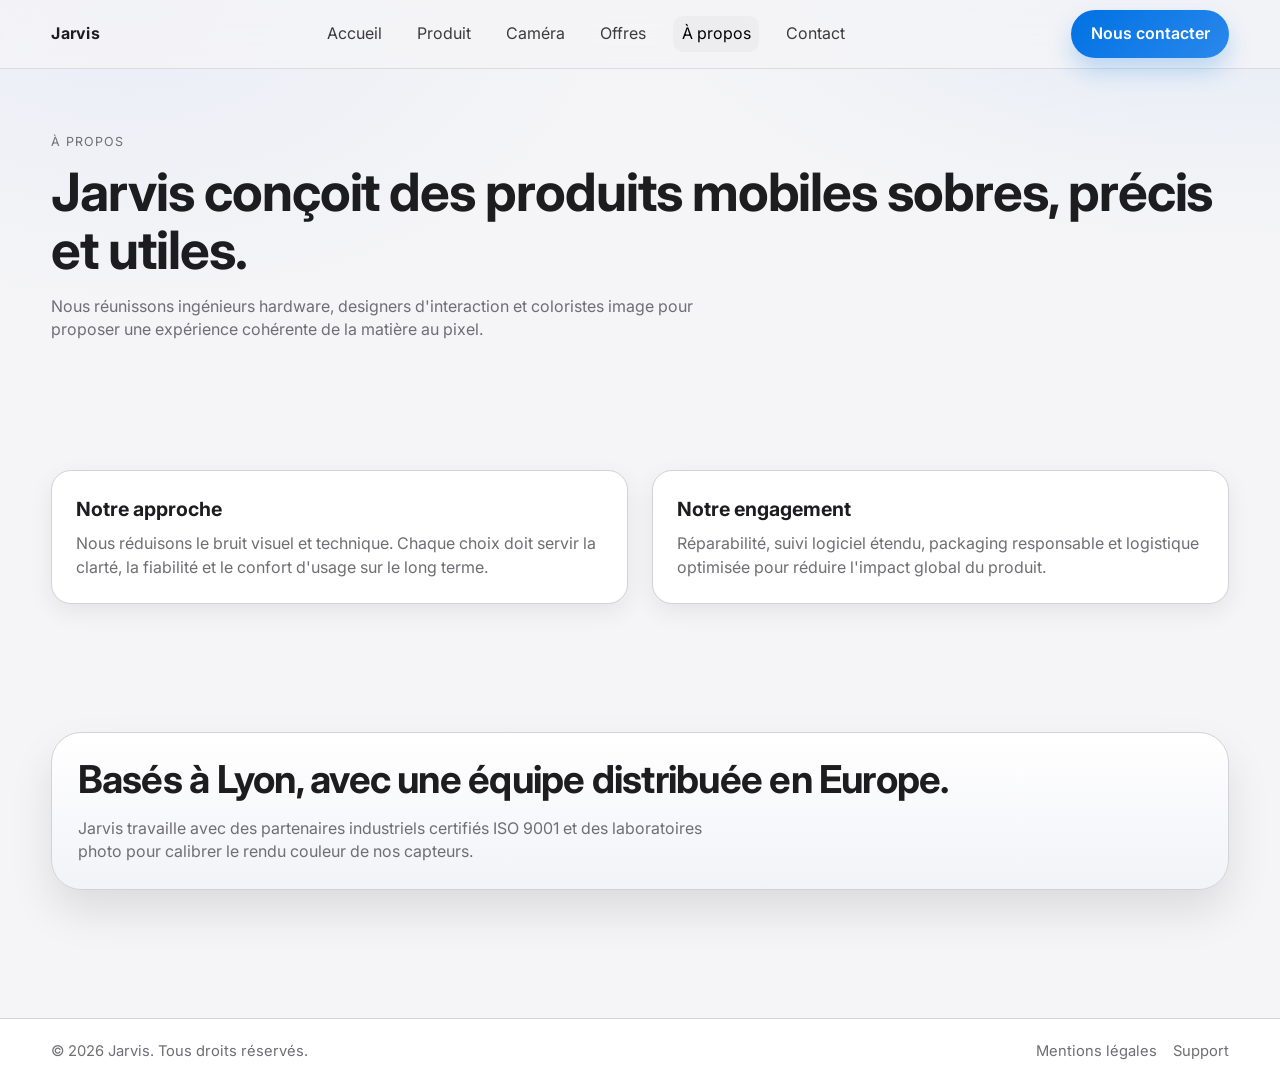
==== a-propos.html @ 7d9153ab "feat: rebuild site into full French multi-page Jarvis experience" ====
<!doctype html>
<html lang="fr">
<head>
  <meta charset="UTF-8" /><meta name="viewport" content="width=device-width, initial-scale=1.0" />
  <title>À propos — Jarvis</title>
  <meta name="description" content="L'histoire de Jarvis, studio français de design produit et logiciel mobile premium." />
  <link rel="preconnect" href="https://fonts.googleapis.com" /><link rel="preconnect" href="https://fonts.gstatic.com" crossorigin />
  <link href="https://fonts.googleapis.com/css2?family=Inter:wght@400;500;600;700;800&display=swap" rel="stylesheet" />
  <link rel="stylesheet" href="assets/css/main.css" /><script defer src="assets/js/main.js"></script>
</head>
<body data-page="a-propos">
<header class="site-header"><div class="header-inner"><a class="brand" href="index.html">Jarvis</a><nav class="nav-links" aria-label="Navigation principale"><a href="index.html">Accueil</a><a href="produit.html">Produit</a><a href="camera.html">Caméra</a><a href="offres.html">Offres</a><a href="a-propos.html">À propos</a><a href="contact.html">Contact</a></nav><a class="btn btn-primary" href="contact.html">Nous contacter</a></div></header>
<main class="container">
  <section class="section reveal">
    <p class="section-kicker">À propos</p>
    <h1 class="section-title">Jarvis conçoit des produits mobiles sobres, précis et utiles.</h1>
    <p class="section-copy">Nous réunissons ingénieurs hardware, designers d'interaction et coloristes image pour proposer une expérience cohérente de la matière au pixel.</p>
  </section>
  <section class="section grid-2">
    <article class="card reveal"><h3>Notre approche</h3><p>Nous réduisons le bruit visuel et technique. Chaque choix doit servir la clarté, la fiabilité et le confort d'usage sur le long terme.</p></article>
    <article class="card reveal"><h3>Notre engagement</h3><p>Réparabilité, suivi logiciel étendu, packaging responsable et logistique optimisée pour réduire l'impact global du produit.</p></article>
  </section>
  <section class="section reveal">
    <div class="camera-panel">
      <h2 class="section-title" style="font-size:clamp(1.6rem,3vw,2.5rem)">Basés à Lyon, avec une équipe distribuée en Europe.</h2>
      <p class="section-copy">Jarvis travaille avec des partenaires industriels certifiés ISO 9001 et des laboratoires photo pour calibrer le rendu couleur de nos capteurs.</p>
    </div>
  </section>
</main>
<footer class="site-footer"><div class="footer-inner"><span>© 2026 Jarvis. Tous droits réservés.</span><div class="footer-links"><a href="mentions-legales.html">Mentions légales</a><a href="contact.html">Support</a></div></div></footer>
</body></html>
---- assets/css/main.css ----
:root {
  --bg: #f5f5f7;
  --surface: #ffffff;
  --surface-soft: #fbfbfd;
  --text: #1d1d1f;
  --muted: #6e6e73;
  --line: #d2d2d7;
  --accent: #0071e3;
  --accent-strong: #005bb5;
  --ok: #00a85a;

  --font: "Inter", "SF Pro Text", "SF Pro Display", -apple-system, BlinkMacSystemFont, "Segoe UI", sans-serif;
  --radius-sm: 12px;
  --radius-md: 20px;
  --radius-lg: 30px;
  --shadow-sm: 0 8px 25px rgba(0, 0, 0, 0.07);
  --shadow-md: 0 22px 44px rgba(0, 0, 0, 0.1);
  --container: min(1200px, 92vw);
  --space-1: 0.5rem;
  --space-2: 0.75rem;
  --space-3: 1rem;
  --space-4: 1.5rem;
  --space-5: 2rem;
  --space-6: clamp(2.5rem, 5vw, 4.5rem);
}

* { box-sizing: border-box; }
html { scroll-behavior: smooth; }
body {
  margin: 0;
  font-family: var(--font);
  color: var(--text);
  background:
    radial-gradient(1000px 500px at 95% -5%, rgba(0, 113, 227, 0.08), transparent 60%),
    radial-gradient(800px 500px at 10% 0%, rgba(95, 142, 240, 0.08), transparent 62%),
    var(--bg);
  line-height: 1.45;
}
img { max-width: 100%; display: block; }
a { color: inherit; }

.container { width: var(--container); margin-inline: auto; }
.section { padding: var(--space-6) 0; }
.section-title {
  font-size: clamp(1.85rem, 4.2vw, 3.3rem);
  line-height: 1.1;
  letter-spacing: -0.02em;
  margin: 0 0 var(--space-3);
}
.section-kicker {
  text-transform: uppercase;
  letter-spacing: 0.08em;
  font-size: 0.78rem;
  color: var(--muted);
  margin: 0 0 var(--space-2);
}
.section-copy { color: var(--muted); max-width: 65ch; margin: 0; }

.site-header {
  position: sticky;
  top: 0;
  z-index: 50;
  backdrop-filter: blur(18px);
  background: rgba(245, 245, 247, 0.82);
  border-bottom: 1px solid rgba(210, 210, 215, 0.75);
}
.header-inner {
  width: var(--container);
  margin-inline: auto;
  height: 68px;
  display: flex;
  align-items: center;
  justify-content: space-between;
  gap: var(--space-4);
}
.brand {
  font-weight: 700;
  text-decoration: none;
  letter-spacing: 0.02em;
}
.nav-links {
  display: flex;
  gap: 1.1rem;
  align-items: center;
}
.nav-links a {
  text-decoration: none;
  color: #3b3b3d;
  padding: 0.4rem 0.55rem;
  border-radius: 10px;
  transition: color .2s ease, background .25s ease;
}
.nav-links a:hover,
.nav-links a[aria-current="page"] {
  color: #000;
  background: #ededf0;
}

.btn {
  border: none;
  text-decoration: none;
  border-radius: 999px;
  padding: 0.75rem 1.2rem;
  font-weight: 600;
  display: inline-flex;
  align-items: center;
  justify-content: center;
  gap: .35rem;
  cursor: pointer;
  transition: transform .22s ease, box-shadow .22s ease, background .22s ease;
}
.btn:focus-visible, a:focus-visible, input:focus-visible, select:focus-visible, textarea:focus-visible {
  outline: 2px solid var(--accent);
  outline-offset: 2px;
}
.btn-primary {
  color: #fff;
  background: linear-gradient(135deg, var(--accent), #2a88ec);
  box-shadow: 0 12px 24px rgba(0, 113, 227, 0.24);
}
.btn-primary:hover { transform: translateY(-1px); box-shadow: 0 16px 28px rgba(0, 113, 227, 0.29); }
.btn-secondary {
  background: #fff;
  color: var(--text);
  border: 1px solid var(--line);
}
.btn-secondary:hover { background: #f0f0f2; transform: translateY(-1px); }

.hero {
  padding: clamp(3rem, 7vw, 6rem) 0 clamp(1.5rem, 4vw, 3rem);
  display: grid;
  grid-template-columns: 1fr 1fr;
  gap: var(--space-5);
  align-items: center;
}
.hero h1 {
  font-size: clamp(2.3rem, 5vw, 4.8rem);
  line-height: 1.03;
  margin: 0 0 var(--space-3);
  letter-spacing: -0.03em;
}
.hero p { color: var(--muted); font-size: clamp(1rem, 1.3vw, 1.2rem); margin: 0 0 var(--space-4); max-width: 50ch; }
.hero-actions { display: flex; flex-wrap: wrap; gap: var(--space-2); }

.scene {
  position: relative;
  min-height: 430px;
  display: grid;
  place-items: center;
  perspective: 1600px;
}
.layer-glow {
  position: absolute;
  border-radius: 999px;
  filter: blur(16px);
  opacity: 0.7;
  pointer-events: none;
}
.layer-glow.one {
  width: 320px;
  height: 230px;
  background: radial-gradient(circle at 30% 30%, rgba(0, 113, 227, 0.58), rgba(0, 113, 227, 0));
  top: 8%;
  left: 0;
}
.layer-glow.two {
  width: 280px;
  height: 280px;
  background: radial-gradient(circle at 60% 35%, rgba(164, 184, 212, 0.55), rgba(160, 175, 197, 0));
  bottom: 3%;
  right: 4%;
}
.phone-shell {
  width: min(92%, 460px);
  aspect-ratio: 10/19;
  background: linear-gradient(160deg, #fdfdfd, #ececf1);
  border-radius: 54px;
  border: 1px solid #d5d5da;
  box-shadow: var(--shadow-md), inset 0 1px 0 rgba(255, 255, 255, 0.75);
  position: relative;
  transform-style: preserve-3d;
  transition: transform .25s ease;
}
.phone-frame {
  position: absolute;
  inset: 12px;
  border-radius: 45px;
  overflow: hidden;
  background: #020409;
}
.phone-frame img {
  width: 100%;
  height: 100%;
  object-fit: cover;
}
.phone-notch {
  position: absolute;
  top: 18px;
  left: 50%;
  transform: translateX(-50%);
  width: 42%;
  height: 27px;
  border-radius: 999px;
  background: #090909;
  z-index: 2;
}
.phone-reflect {
  position: absolute;
  inset: 0;
  background: linear-gradient(115deg, rgba(255,255,255,0.42), rgba(255,255,255,0) 36%);
  mix-blend-mode: screen;
  pointer-events: none;
}

.metrics {
  display: grid;
  grid-template-columns: repeat(3, 1fr);
  gap: var(--space-3);
  margin-top: var(--space-5);
}
.metric {
  background: var(--surface);
  border: 1px solid var(--line);
  border-radius: var(--radius-md);
  padding: 1.1rem;
  box-shadow: var(--shadow-sm);
}
.metric strong { display: block; font-size: 1.5rem; letter-spacing: -0.02em; }
.metric span { color: var(--muted); font-size: .95rem; }

.grid-2 { display: grid; grid-template-columns: 1fr 1fr; gap: var(--space-4); }
.card {
  background: var(--surface);
  border: 1px solid var(--line);
  border-radius: var(--radius-md);
  padding: var(--space-4);
  box-shadow: var(--shadow-sm);
  transition: transform .25s ease, box-shadow .25s ease;
}
.card:hover { transform: translateY(-6px); box-shadow: var(--shadow-md); }
.card h3 { margin-top: 0; margin-bottom: .6rem; font-size: 1.22rem; }
.card p { color: var(--muted); margin: 0; }

.camera-panel {
  background: linear-gradient(180deg, #fff, #f2f3f8);
  border: 1px solid var(--line);
  border-radius: var(--radius-lg);
  padding: clamp(1.3rem, 2vw, 2.2rem);
  box-shadow: var(--shadow-md);
}
.camera-rig {
  display: grid;
  grid-template-columns: 1fr 1fr;
  gap: var(--space-4);
  align-items: center;
}
.lens-stack {
  width: min(100%, 360px);
  aspect-ratio: 1;
  margin-inline: auto;
  background: radial-gradient(circle at 35% 30%, #2f3340, #0a0c13 70%);
  border-radius: 999px;
  border: 1px solid #313544;
  box-shadow: inset 0 0 40px rgba(137, 163, 215, 0.2), 0 20px 30px rgba(6, 10, 22, 0.38);
  position: relative;
}
.lens-stack::before,
.lens-stack::after {
  content: "";
  position: absolute;
  border-radius: 999px;
}
.lens-stack::before {
  inset: 14%;
  background: radial-gradient(circle at 45% 30%, rgba(107, 165, 255, .85), rgba(39, 54, 108, .2) 50%, #0b0f19 72%);
  animation: lensPulse 3.6s ease-in-out infinite;
}
.lens-stack::after {
  inset: 29%;
  background: radial-gradient(circle at 35% 28%, rgba(190, 227, 255, .88), rgba(19, 26, 53, .5) 55%, #05070f 76%);
}
.lens-highlight {
  position: absolute;
  width: 50%;
  height: 12%;
  left: 25%;
  top: 16%;
  background: linear-gradient(90deg, transparent, rgba(255, 255, 255, .65), transparent);
  transform: rotate(-8deg);
  filter: blur(1px);
  animation: lensSweep 4.2s linear infinite;
}

.gallery {
  border-radius: var(--radius-md);
  overflow: hidden;
  border: 1px solid var(--line);
  background: #000;
}
.gallery img {
  width: 100%;
  aspect-ratio: 16/10;
  object-fit: cover;
}
.gallery-controls { display: flex; gap: .5rem; margin-top: .8rem; }
.gallery-controls button {
  border: 1px solid var(--line);
  background: #fff;
  border-radius: 999px;
  padding: .45rem .85rem;
  cursor: pointer;
}
.gallery-controls button[aria-pressed="true"] { background: #151517; color: #fff; border-color: #151517; }

.pricing-grid { display: grid; grid-template-columns: repeat(3, 1fr); gap: var(--space-3); }
.price-card { position: relative; }
.price {
  font-size: 2rem;
  margin: .4rem 0;
  letter-spacing: -0.02em;
}
.badge {
  position: absolute;
  top: 12px;
  right: 12px;
  font-size: .72rem;
  background: #e7f3ff;
  color: #005bb5;
  border-radius: 999px;
  padding: .2rem .5rem;
  font-weight: 600;
}

.form {
  max-width: 760px;
  background: var(--surface);
  border: 1px solid var(--line);
  border-radius: var(--radius-lg);
  box-shadow: var(--shadow-md);
  padding: clamp(1.2rem, 2.3vw, 2rem);
}
.form-row { display: grid; grid-template-columns: 1fr 1fr; gap: var(--space-3); }
label { display: block; font-size: .95rem; margin-bottom: .45rem; color: #3e3e40; }
input, select, textarea {
  width: 100%;
  padding: .8rem .9rem;
  border-radius: 12px;
  border: 1px solid #cfd0d4;
  font: inherit;
  background: #fff;
}
textarea { min-height: 132px; resize: vertical; }
.form-note { color: var(--muted); font-size: .92rem; margin-top: .8rem; }
.form-status { margin-top: .75rem; font-weight: 600; }
.form-status.ok { color: var(--ok); }
.form-status.err { color: #b22626; }

.site-footer {
  margin-top: var(--space-6);
  border-top: 1px solid var(--line);
  background: #fff;
}
.footer-inner {
  width: var(--container);
  margin-inline: auto;
  padding: 1.4rem 0;
  display: flex;
  justify-content: space-between;
  gap: 1rem;
  color: var(--muted);
  font-size: .92rem;
  flex-wrap: wrap;
}
.footer-links { display: flex; gap: 1rem; }
.footer-links a { text-decoration: none; }
.footer-links a:hover { color: var(--text); }

.reveal { opacity: 0; transform: translateY(18px); transition: opacity .7s ease, transform .8s cubic-bezier(.22,.73,.2,.99); }
.reveal.is-visible { opacity: 1; transform: none; }

@keyframes lensPulse {
  0%,100% { transform: scale(1); filter: saturate(1); }
  50% { transform: scale(1.06); filter: saturate(1.28); }
}
@keyframes lensSweep {
  0% { transform: translateX(-120%) rotate(-8deg); opacity: 0; }
  20% { opacity: .85; }
  80% { opacity: .8; }
  100% { transform: translateX(180%) rotate(-8deg); opacity: 0; }
}

@media (max-width: 1020px) {
  .hero, .grid-2, .camera-rig, .pricing-grid { grid-template-columns: 1fr; }
  .metrics { grid-template-columns: 1fr 1fr; }
}
@media (max-width: 760px) {
  .header-inner { height: auto; padding: .85rem 0; flex-wrap: wrap; }
  .nav-links { width: 100%; overflow-x: auto; padding-bottom: .2rem; }
  .metrics, .form-row { grid-template-columns: 1fr; }
}

@media (prefers-reduced-motion: reduce) {
  *, *::before, *::after { animation: none !important; transition: none !important; }
  .reveal { opacity: 1; transform: none; }
}
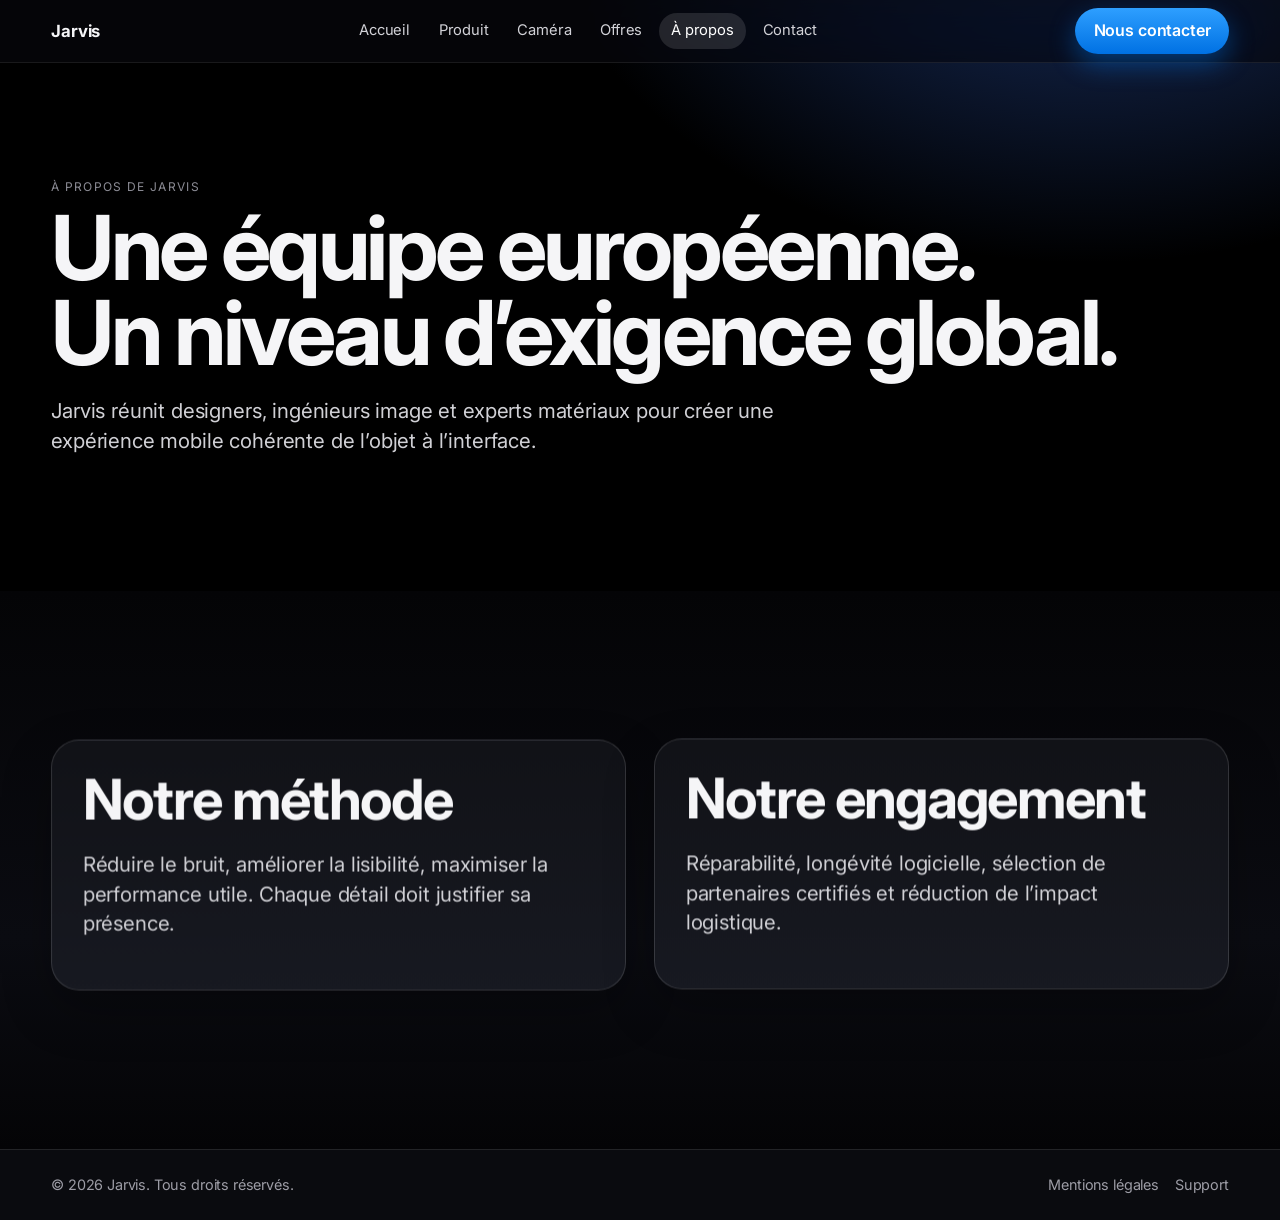
==== commit 97454122: "feat: premium apple-inspired redesign across all Jarvis pages" ====
--- a/a-propos.html
+++ b/a-propos.html
@@ -3,29 +3,31 @@
 <head>
   <meta charset="UTF-8" /><meta name="viewport" content="width=device-width, initial-scale=1.0" />
   <title>À propos — Jarvis</title>
-  <meta name="description" content="L'histoire de Jarvis, studio français de design produit et logiciel mobile premium." />
+  <meta name="description" content="Jarvis conçoit des appareils mobiles premium en France, orientés performance utile et durabilité." />
   <link rel="preconnect" href="https://fonts.googleapis.com" /><link rel="preconnect" href="https://fonts.gstatic.com" crossorigin />
   <link href="https://fonts.googleapis.com/css2?family=Inter:wght@400;500;600;700;800&display=swap" rel="stylesheet" />
   <link rel="stylesheet" href="assets/css/main.css" /><script defer src="assets/js/main.js"></script>
 </head>
 <body data-page="a-propos">
+<div class="progress-bar" aria-hidden="true"></div>
 <header class="site-header"><div class="header-inner"><a class="brand" href="index.html">Jarvis</a><nav class="nav-links" aria-label="Navigation principale"><a href="index.html">Accueil</a><a href="produit.html">Produit</a><a href="camera.html">Caméra</a><a href="offres.html">Offres</a><a href="a-propos.html">À propos</a><a href="contact.html">Contact</a></nav><a class="btn btn-primary" href="contact.html">Nous contacter</a></div></header>
-<main class="container">
-  <section class="section reveal">
-    <p class="section-kicker">À propos</p>
-    <h1 class="section-title">Jarvis conçoit des produits mobiles sobres, précis et utiles.</h1>
-    <p class="section-copy">Nous réunissons ingénieurs hardware, designers d'interaction et coloristes image pour proposer une expérience cohérente de la matière au pixel.</p>
+
+<main>
+  <section class="section container reveal">
+    <p class="kicker">À propos de Jarvis</p>
+    <h1>Une équipe européenne.<br>Un niveau d’exigence global.</h1>
+    <p class="lead">Jarvis réunit designers, ingénieurs image et experts matériaux pour créer une expérience mobile cohérente de l’objet à l’interface.</p>
   </section>
-  <section class="section grid-2">
-    <article class="card reveal"><h3>Notre approche</h3><p>Nous réduisons le bruit visuel et technique. Chaque choix doit servir la clarté, la fiabilité et le confort d'usage sur le long terme.</p></article>
-    <article class="card reveal"><h3>Notre engagement</h3><p>Réparabilité, suivi logiciel étendu, packaging responsable et logistique optimisée pour réduire l'impact global du produit.</p></article>
-  </section>
-  <section class="section reveal">
-    <div class="camera-panel">
-      <h2 class="section-title" style="font-size:clamp(1.6rem,3vw,2.5rem)">Basés à Lyon, avec une équipe distribuée en Europe.</h2>
-      <p class="section-copy">Jarvis travaille avec des partenaires industriels certifiés ISO 9001 et des laboratoires photo pour calibrer le rendu couleur de nos capteurs.</p>
+
+  <section class="full-bleed panel-dark">
+    <div class="container reveal">
+      <div class="story-grid">
+        <article class="card"><h2>Notre méthode</h2><p class="lead">Réduire le bruit, améliorer la lisibilité, maximiser la performance utile. Chaque détail doit justifier sa présence.</p></article>
+        <article class="card"><h2>Notre engagement</h2><p class="lead">Réparabilité, longévité logicielle, sélection de partenaires certifiés et réduction de l’impact logistique.</p></article>
+      </div>
     </div>
   </section>
 </main>
+
 <footer class="site-footer"><div class="footer-inner"><span>© 2026 Jarvis. Tous droits réservés.</span><div class="footer-links"><a href="mentions-legales.html">Mentions légales</a><a href="contact.html">Support</a></div></div></footer>
-</body></html>
+</body></html>
--- a/assets/css/main.css
+++ b/assets/css/main.css
@@ -1,27 +1,26 @@
 :root {
-  --bg: #f5f5f7;
-  --surface: #ffffff;
-  --surface-soft: #fbfbfd;
-  --text: #1d1d1f;
-  --muted: #6e6e73;
-  --line: #d2d2d7;
-  --accent: #0071e3;
-  --accent-strong: #005bb5;
-  --ok: #00a85a;
-
-  --font: "Inter", "SF Pro Text", "SF Pro Display", -apple-system, BlinkMacSystemFont, "Segoe UI", sans-serif;
-  --radius-sm: 12px;
-  --radius-md: 20px;
-  --radius-lg: 30px;
-  --shadow-sm: 0 8px 25px rgba(0, 0, 0, 0.07);
-  --shadow-md: 0 22px 44px rgba(0, 0, 0, 0.1);
+  --bg: #000;
+  --bg-soft: #0b0b0f;
+  --surface: #111217;
+  --surface-2: #171921;
+  --line: rgba(255,255,255,.14);
+  --text: #f5f5f7;
+  --muted: #a1a1aa;
+  --blue: #2997ff;
+  --blue-strong: #0071e3;
+  --ok: #30d158;
+
+  --font: "Inter", "SF Pro Display", "SF Pro Text", -apple-system, BlinkMacSystemFont, "Segoe UI", sans-serif;
   --container: min(1200px, 92vw);
-  --space-1: 0.5rem;
-  --space-2: 0.75rem;
-  --space-3: 1rem;
-  --space-4: 1.5rem;
-  --space-5: 2rem;
-  --space-6: clamp(2.5rem, 5vw, 4.5rem);
+  --section-space: clamp(4rem, 9vw, 9rem);
+  --radius: 28px;
+  --shadow: 0 30px 80px rgba(0,0,0,.45);
+
+  /* Motion tuning constants (kept declarative for quick art direction). */
+  --motion-ease-smooth: cubic-bezier(.16,.84,.28,.98);
+  --motion-ease-soft: cubic-bezier(.22,.61,.36,1);
+  --motion-depth-duration: 900ms;
+  --motion-reveal-duration: 900ms;
 }
 
 * { box-sizing: border-box; }
@@ -29,377 +28,504 @@
 body {
   margin: 0;
   font-family: var(--font);
+  background: radial-gradient(1000px 700px at 85% -10%, #1a3267 0%, transparent 55%), var(--bg);
   color: var(--text);
-  background:
-    radial-gradient(1000px 500px at 95% -5%, rgba(0, 113, 227, 0.08), transparent 60%),
-    radial-gradient(800px 500px at 10% 0%, rgba(95, 142, 240, 0.08), transparent 62%),
-    var(--bg);
   line-height: 1.45;
+  letter-spacing: -0.01em;
 }
 img { max-width: 100%; display: block; }
 a { color: inherit; }
 
-.container { width: var(--container); margin-inline: auto; }
-.section { padding: var(--space-6) 0; }
-.section-title {
-  font-size: clamp(1.85rem, 4.2vw, 3.3rem);
-  line-height: 1.1;
-  letter-spacing: -0.02em;
-  margin: 0 0 var(--space-3);
-}
-.section-kicker {
-  text-transform: uppercase;
-  letter-spacing: 0.08em;
-  font-size: 0.78rem;
-  color: var(--muted);
-  margin: 0 0 var(--space-2);
-}
-.section-copy { color: var(--muted); max-width: 65ch; margin: 0; }
+.progress-bar {
+  position: fixed;
+  top: 0; left: 0;
+  height: 2px;
+  width: 100%;
+  transform-origin: 0 50%;
+  transform: scaleX(0);
+  background: linear-gradient(90deg, #76bdff, var(--blue));
+  z-index: 120;
+}
 
 .site-header {
   position: sticky;
   top: 0;
-  z-index: 50;
-  backdrop-filter: blur(18px);
-  background: rgba(245, 245, 247, 0.82);
-  border-bottom: 1px solid rgba(210, 210, 215, 0.75);
-}
+  z-index: 100;
+  backdrop-filter: saturate(180%) blur(24px);
+  background: rgba(8,8,12,.68);
+  border-bottom: 1px solid rgba(255,255,255,.08);
+}
+.site-header.is-compact { background: rgba(8,8,12,.84); }
 .header-inner {
   width: var(--container);
-  margin-inline: auto;
-  height: 68px;
+  margin: 0 auto;
+  min-height: 62px;
   display: flex;
+  gap: 1rem;
   align-items: center;
   justify-content: space-between;
-  gap: var(--space-4);
 }
 .brand {
+  text-decoration: none;
   font-weight: 700;
-  text-decoration: none;
-  letter-spacing: 0.02em;
-}
-.nav-links {
-  display: flex;
-  gap: 1.1rem;
-  align-items: center;
-}
+  font-size: 1.05rem;
+}
+.nav-links { display: flex; gap: .3rem; flex-wrap: wrap; }
 .nav-links a {
   text-decoration: none;
-  color: #3b3b3d;
-  padding: 0.4rem 0.55rem;
-  border-radius: 10px;
-  transition: color .2s ease, background .25s ease;
-}
-.nav-links a:hover,
-.nav-links a[aria-current="page"] {
-  color: #000;
-  background: #ededf0;
+  color: #d2d2d7;
+  padding: .45rem .75rem;
+  border-radius: 999px;
+  font-size: .92rem;
+  transition: background .2s ease, color .2s ease;
+}
+.nav-links a:hover, .nav-links a[aria-current="page"] {
+  background: rgba(255,255,255,.12);
+  color: #fff;
 }
 
 .btn {
-  border: none;
   text-decoration: none;
+  border: 0;
   border-radius: 999px;
-  padding: 0.75rem 1.2rem;
+  padding: .72rem 1.15rem;
+  font: inherit;
   font-weight: 600;
   display: inline-flex;
   align-items: center;
   justify-content: center;
-  gap: .35rem;
   cursor: pointer;
-  transition: transform .22s ease, box-shadow .22s ease, background .22s ease;
-}
-.btn:focus-visible, a:focus-visible, input:focus-visible, select:focus-visible, textarea:focus-visible {
-  outline: 2px solid var(--accent);
-  outline-offset: 2px;
-}
+  transition: transform .2s ease, opacity .2s ease, box-shadow .2s ease;
+}
+.btn:hover { transform: translateY(-1px); }
 .btn-primary {
   color: #fff;
-  background: linear-gradient(135deg, var(--accent), #2a88ec);
-  box-shadow: 0 12px 24px rgba(0, 113, 227, 0.24);
-}
-.btn-primary:hover { transform: translateY(-1px); box-shadow: 0 16px 28px rgba(0, 113, 227, 0.29); }
-.btn-secondary {
+  background: linear-gradient(180deg, #2e9fff, var(--blue-strong));
+  box-shadow: 0 10px 26px rgba(0,113,227,.45);
+}
+.btn-secondary { color: #fff; background: rgba(255,255,255,.1); border: 1px solid rgba(255,255,255,.2); }
+.btn-link { color: #76bdff; text-decoration: none; font-weight: 500; }
+.btn-link::after { content: " ›"; }
+
+.container { width: var(--container); margin-inline: auto; }
+.section { padding: var(--section-space) 0; }
+.section-compact { padding: clamp(3rem, 7vw, 5rem) 0; }
+.kicker { color: #8b8b94; text-transform: uppercase; letter-spacing: .11em; font-size: .75rem; margin: 0 0 .6rem; }
+.h1, h1 {
+  font-size: clamp(2.2rem, 7vw, 5.6rem);
+  line-height: .95;
+  margin: 0;
+  letter-spacing: -.04em;
+}
+.h2, h2 {
+  font-size: clamp(1.8rem, 4.6vw, 3.5rem);
+  line-height: 1.03;
+  margin: 0 0 .8rem;
+  letter-spacing: -.03em;
+}
+.lead {
+  font-size: clamp(1.06rem, 1.6vw, 1.4rem);
+  color: #d0d0d5;
+  max-width: 62ch;
+}
+
+.hero {
+  min-height: min(96vh, 920px);
+  display: grid;
+  align-items: center;
+  position: relative;
+}
+.hero::before {
+  content: "";
+  position: absolute;
+  inset: 8% 0 auto;
+  margin: 0 auto;
+  width: min(90vw, 940px);
+  height: min(75vh, 620px);
+  background: radial-gradient(circle at 52% 42%, rgba(70,110,255,.45), rgba(15,21,40,0) 58%);
+  filter: blur(20px);
+  pointer-events: none;
+}
+.hero-inner { text-align: center; position: relative; z-index: 2; }
+.hero-copy { margin-inline: auto; }
+.hero-actions { display: flex; justify-content: center; gap: .8rem; flex-wrap: wrap; margin-top: 1.2rem; }
+
+.device-stage {
+  margin: 2rem auto 0;
+  width: min(88vw, 560px);
+  transform-style: preserve-3d;
+  perspective: 1200px;
+}
+.device {
+  width: 100%;
+  aspect-ratio: 10/19;
+  border-radius: 58px;
+  padding: 10px;
+  background: linear-gradient(160deg, #dddfe9, #8f95a3 35%, #f7f7fa);
+  box-shadow: var(--shadow);
+  --tilt-y: 5deg;
+  --tilt-x: -10deg;
+  --depth-y: 0px;
+  transform: translate3d(0, var(--depth-y), 0) rotateX(var(--tilt-y)) rotateY(var(--tilt-x));
+  transition: transform .45s var(--motion-ease-smooth);
+  will-change: transform;
+}
+.device-screen {
+  position: relative;
+  height: 100%;
+  border-radius: 49px;
+  overflow: hidden;
+  background: #03030a;
+}
+.device-screen img { width: 100%; height: 100%; object-fit: cover; }
+.device-screen::after {
+  content: "";
+  position: absolute;
+  inset: 0;
+  background: linear-gradient(115deg, rgba(255,255,255,.42), transparent 42%);
+}
+
+.full-bleed {
+  border-radius: 0;
+  padding: clamp(5rem, 12vw, 11rem) 0;
+  margin: 0;
+}
+.panel-dark {
+  background: linear-gradient(180deg, #040406, #0b0c12 62%, #040406);
+}
+.panel-light {
+  background: #f5f5f7;
+  color: #1d1d1f;
+}
+.panel-light .lead { color: #4b4b52; }
+.panel-light .kicker { color: #6e6e73; }
+.panel-light .btn-secondary { color: #1d1d1f; border-color: rgba(0,0,0,.14); background: #fff; }
+
+.story-grid {
+  display: grid;
+  grid-template-columns: 1fr 1fr;
+  gap: clamp(1rem, 2.2vw, 1.8rem);
+}
+.card {
+  background: linear-gradient(180deg, var(--surface), var(--surface-2));
+  border: 1px solid var(--line);
+  border-radius: var(--radius);
+  padding: clamp(1.2rem, 2.4vw, 2rem);
+  box-shadow: 0 20px 50px rgba(0,0,0,.28);
+  --depth-y: 0px;
+  transform: translate3d(0, var(--depth-y), 0);
+  transition: transform var(--motion-depth-duration) var(--motion-ease-soft), box-shadow .35s ease;
+  will-change: transform;
+}
+.panel-light .card {
   background: #fff;
-  color: var(--text);
+  border-color: #e5e5ea;
+  box-shadow: 0 20px 40px rgba(0,0,0,.08);
+}
+.metric {
+  display: grid;
+  gap: .4rem;
+  align-content: start;
+}
+.metric strong {
+  font-size: clamp(1.5rem, 3.4vw, 2.7rem);
+  letter-spacing: -.03em;
+}
+.metric span { color: var(--muted); }
+.panel-light .metric span { color: #6e6e73; }
+
+.subnav {
+  position: sticky;
+  top: 62px;
+  z-index: 70;
+  backdrop-filter: blur(16px);
+  background: rgba(8,8,12,.68);
+  border-bottom: 1px solid rgba(255,255,255,.1);
+}
+.subnav .inner {
+  width: var(--container);
+  margin: 0 auto;
+  min-height: 48px;
+  display: flex;
+  align-items: center;
+  justify-content: space-between;
+  gap: 1rem;
+}
+.subnav-links { display: flex; gap: .9rem; overflow: auto; }
+.subnav-links a { text-decoration: none; color: #babac0; font-size: .89rem; white-space: nowrap; }
+.subnav-links a:hover { color: #fff; }
+
+.showcase {
+  border-radius: 40px;
+  overflow: hidden;
+  border: 1px solid rgba(255,255,255,.16);
+  background: #080910;
+}
+.showcase img {
+  width: 100%;
+  aspect-ratio: 16/8;
+  object-fit: cover;
+  --depth-y: 0px;
+  transform: translate3d(0, var(--depth-y), 0) scale(1.01);
+  transition: transform var(--motion-depth-duration) var(--motion-ease-soft);
+  will-change: transform;
+}
+
+.camera-lens {
+  width: min(66vw, 390px);
+  aspect-ratio: 1;
+  margin: 1rem auto;
+  border-radius: 999px;
+  background: radial-gradient(circle at 38% 30%, #5e6e99, #0a0f1d 52%, #000 75%);
+  position: relative;
+  box-shadow: inset 0 0 80px rgba(146,194,255,.24), 0 30px 60px rgba(0,0,0,.48);
+  --depth-y: 0px;
+  --lens-shift-x: 0px;
+  --lens-shift-y: 0px;
+  transform: translate3d(var(--lens-shift-x), calc(var(--depth-y) + var(--lens-shift-y)), 0) scale(1);
+  transition: transform 700ms var(--motion-ease-soft), filter 500ms ease;
+  will-change: transform, filter;
+}
+.camera-lens::before {
+  content: "";
+  position: absolute;
+  inset: 14%;
+  border-radius: inherit;
+  background: radial-gradient(circle at 35% 25%, rgba(225,246,255,.96), rgba(96,148,242,.22) 38%, rgba(7,14,30,.9) 75%);
+}
+.camera-lens::after {
+  content: "";
+  position: absolute;
+  inset: 22%;
+  border-radius: inherit;
+  border: 1px solid rgba(255,255,255,.16);
+  box-shadow: inset 0 0 24px rgba(143,188,255,.24);
+  animation: lensPulse 4.8s ease-in-out infinite;
+}
+.lens-sweep {
+  position: absolute;
+  inset: 0;
+  border-radius: inherit;
+  background: conic-gradient(from 220deg, transparent, rgba(160,206,255,.35), transparent 52%);
+  animation: spin 7s linear infinite;
+  mix-blend-mode: screen;
+}
+
+.compare-table {
+  width: 100%;
+  border-collapse: collapse;
+  background: #fff;
+  border-radius: 24px;
+  overflow: hidden;
+}
+.compare-table th, .compare-table td {
+  padding: .9rem .85rem;
+  border-bottom: 1px solid #ececf0;
+  text-align: left;
+  font-size: .95rem;
+}
+.compare-table th { background: #f7f7fa; font-weight: 600; }
+
+.form {
+  max-width: 760px;
+  background: #fff;
+  color: #1d1d1f;
+  border-radius: 28px;
+  border: 1px solid #ddd;
+  padding: clamp(1.2rem, 2.5vw, 2rem);
+}
+.form-row { display: grid; grid-template-columns: 1fr 1fr; gap: .9rem; }
+label { display: block; font-size: .92rem; margin-bottom: .35rem; color: #51515b; }
+input, select, textarea {
+  width: 100%;
+  font: inherit;
+  padding: .8rem .9rem;
+  border: 1px solid #d7d7dd;
+  border-radius: 12px;
+}
+textarea { min-height: 130px; resize: vertical; }
+.form-note { color: #6e6e73; font-size: .9rem; }
+.form-status.ok { color: #0a8f44; }
+.form-status.err { color: #b42323; }
+
+.site-footer {
+  background: #0a0b0f;
+  border-top: 1px solid rgba(255,255,255,.1);
+}
+.footer-inner {
+  width: var(--container);
+  margin: 0 auto;
+  min-height: 70px;
+  display: flex;
+  align-items: center;
+  justify-content: space-between;
+  gap: 1rem;
+  flex-wrap: wrap;
+  color: #9d9da6;
+  font-size: .9rem;
+}
+.footer-links { display: flex; gap: 1rem; }
+.footer-links a { text-decoration: none; }
+
+.reveal { opacity: 0; transform: translateY(26px); transition: opacity .9s ease, transform 1s cubic-bezier(.16,.84,.28,.98); }
+.reveal.in { opacity: 1; transform: none; }
+
+.section-kicker {
+  color: #8b8b94;
+  text-transform: uppercase;
+  letter-spacing: .11em;
+  font-size: .75rem;
+  margin: 0 0 .7rem;
+}
+.section-title {
+  font-size: clamp(2rem, 5.4vw, 4.4rem);
+  line-height: .98;
+  letter-spacing: -.035em;
+  margin: 0;
+  max-width: 16ch;
+}
+.section-copy {
+  margin-top: 1.1rem;
+  font-size: clamp(1.02rem, 1.4vw, 1.28rem);
+  line-height: 1.55;
+  color: #c8c8ce;
+  max-width: 68ch;
+}
+
+.grid-2 {
+  display: grid;
+  grid-template-columns: repeat(2, minmax(0, 1fr));
+  gap: clamp(1rem, 2.2vw, 1.8rem);
+}
+.pricing-grid {
+  display: grid;
+  grid-template-columns: repeat(3, minmax(0, 1fr));
+  gap: clamp(1rem, 2vw, 1.5rem);
+}
+.price-card {
+  position: relative;
+  display: grid;
+  gap: .65rem;
+  align-content: start;
+  min-height: 100%;
+}
+.price-card h3 {
+  font-size: clamp(1.25rem, 2.2vw, 1.7rem);
+  margin: 0;
+}
+.price {
+  margin: 0;
+  font-size: clamp(2rem, 4vw, 3rem);
+  letter-spacing: -.04em;
+  line-height: .95;
+  font-weight: 700;
+}
+.badge {
+  display: inline-flex;
+  width: fit-content;
+  font-size: .74rem;
+  letter-spacing: .08em;
+  text-transform: uppercase;
+  color: #7ec2ff;
+  border: 1px solid rgba(126,194,255,.42);
+  border-radius: 999px;
+  padding: .3rem .65rem;
+  background: rgba(41,151,255,.1);
+}
+
+.camera-panel {
+  background: linear-gradient(180deg, rgba(255,255,255,.03), rgba(255,255,255,.01));
   border: 1px solid var(--line);
-}
-.btn-secondary:hover { background: #f0f0f2; transform: translateY(-1px); }
-
-.hero {
-  padding: clamp(3rem, 7vw, 6rem) 0 clamp(1.5rem, 4vw, 3rem);
-  display: grid;
-  grid-template-columns: 1fr 1fr;
-  gap: var(--space-5);
+  border-radius: calc(var(--radius) + 6px);
+  padding: clamp(1.2rem, 2.5vw, 2.3rem);
+}
+.camera-rig {
+  display: grid;
+  grid-template-columns: minmax(220px, 340px) 1fr;
+  gap: clamp(1rem, 3vw, 2.5rem);
   align-items: center;
 }
-.hero h1 {
-  font-size: clamp(2.3rem, 5vw, 4.8rem);
-  line-height: 1.03;
-  margin: 0 0 var(--space-3);
-  letter-spacing: -0.03em;
-}
-.hero p { color: var(--muted); font-size: clamp(1rem, 1.3vw, 1.2rem); margin: 0 0 var(--space-4); max-width: 50ch; }
-.hero-actions { display: flex; flex-wrap: wrap; gap: var(--space-2); }
-
-.scene {
+.lens-stack {
+  width: min(100%, 320px);
+  aspect-ratio: 1;
+  border-radius: 36px;
+  background:
+    radial-gradient(circle at 32% 28%, rgba(170,210,255,.6), rgba(23,36,66,.32) 42%, rgba(6,9,18,.95) 74%),
+    linear-gradient(160deg, #20242d, #0d1017 58%, #1f222a);
   position: relative;
-  min-height: 430px;
-  display: grid;
-  place-items: center;
-  perspective: 1600px;
-}
-.layer-glow {
-  position: absolute;
-  border-radius: 999px;
-  filter: blur(16px);
-  opacity: 0.7;
-  pointer-events: none;
-}
-.layer-glow.one {
-  width: 320px;
-  height: 230px;
-  background: radial-gradient(circle at 30% 30%, rgba(0, 113, 227, 0.58), rgba(0, 113, 227, 0));
-  top: 8%;
-  left: 0;
-}
-.layer-glow.two {
-  width: 280px;
-  height: 280px;
-  background: radial-gradient(circle at 60% 35%, rgba(164, 184, 212, 0.55), rgba(160, 175, 197, 0));
-  bottom: 3%;
-  right: 4%;
-}
-.phone-shell {
-  width: min(92%, 460px);
-  aspect-ratio: 10/19;
-  background: linear-gradient(160deg, #fdfdfd, #ececf1);
-  border-radius: 54px;
-  border: 1px solid #d5d5da;
-  box-shadow: var(--shadow-md), inset 0 1px 0 rgba(255, 255, 255, 0.75);
-  position: relative;
-  transform-style: preserve-3d;
-  transition: transform .25s ease;
-}
-.phone-frame {
-  position: absolute;
-  inset: 12px;
-  border-radius: 45px;
-  overflow: hidden;
-  background: #020409;
-}
-.phone-frame img {
-  width: 100%;
-  height: 100%;
-  object-fit: cover;
-}
-.phone-notch {
-  position: absolute;
-  top: 18px;
-  left: 50%;
-  transform: translateX(-50%);
-  width: 42%;
-  height: 27px;
-  border-radius: 999px;
-  background: #090909;
-  z-index: 2;
-}
-.phone-reflect {
-  position: absolute;
-  inset: 0;
-  background: linear-gradient(115deg, rgba(255,255,255,0.42), rgba(255,255,255,0) 36%);
-  mix-blend-mode: screen;
-  pointer-events: none;
-}
-
-.metrics {
-  display: grid;
-  grid-template-columns: repeat(3, 1fr);
-  gap: var(--space-3);
-  margin-top: var(--space-5);
-}
-.metric {
-  background: var(--surface);
-  border: 1px solid var(--line);
-  border-radius: var(--radius-md);
-  padding: 1.1rem;
-  box-shadow: var(--shadow-sm);
-}
-.metric strong { display: block; font-size: 1.5rem; letter-spacing: -0.02em; }
-.metric span { color: var(--muted); font-size: .95rem; }
-
-.grid-2 { display: grid; grid-template-columns: 1fr 1fr; gap: var(--space-4); }
-.card {
-  background: var(--surface);
-  border: 1px solid var(--line);
-  border-radius: var(--radius-md);
-  padding: var(--space-4);
-  box-shadow: var(--shadow-sm);
-  transition: transform .25s ease, box-shadow .25s ease;
-}
-.card:hover { transform: translateY(-6px); box-shadow: var(--shadow-md); }
-.card h3 { margin-top: 0; margin-bottom: .6rem; font-size: 1.22rem; }
-.card p { color: var(--muted); margin: 0; }
-
-.camera-panel {
-  background: linear-gradient(180deg, #fff, #f2f3f8);
-  border: 1px solid var(--line);
-  border-radius: var(--radius-lg);
-  padding: clamp(1.3rem, 2vw, 2.2rem);
-  box-shadow: var(--shadow-md);
-}
-.camera-rig {
-  display: grid;
-  grid-template-columns: 1fr 1fr;
-  gap: var(--space-4);
-  align-items: center;
-}
-.lens-stack {
-  width: min(100%, 360px);
-  aspect-ratio: 1;
-  margin-inline: auto;
-  background: radial-gradient(circle at 35% 30%, #2f3340, #0a0c13 70%);
-  border-radius: 999px;
-  border: 1px solid #313544;
-  box-shadow: inset 0 0 40px rgba(137, 163, 215, 0.2), 0 20px 30px rgba(6, 10, 22, 0.38);
-  position: relative;
+  box-shadow: inset 0 0 70px rgba(116,170,255,.2), 0 30px 60px rgba(0,0,0,.45);
 }
 .lens-stack::before,
 .lens-stack::after {
   content: "";
   position: absolute;
   border-radius: 999px;
-}
-.lens-stack::before {
-  inset: 14%;
-  background: radial-gradient(circle at 45% 30%, rgba(107, 165, 255, .85), rgba(39, 54, 108, .2) 50%, #0b0f19 72%);
-  animation: lensPulse 3.6s ease-in-out infinite;
-}
-.lens-stack::after {
-  inset: 29%;
-  background: radial-gradient(circle at 35% 28%, rgba(190, 227, 255, .88), rgba(19, 26, 53, .5) 55%, #05070f 76%);
-}
+  border: 1px solid rgba(255,255,255,.24);
+}
+.lens-stack::before { inset: 16%; }
+.lens-stack::after { inset: 31%; border-color: rgba(255,255,255,.35); }
 .lens-highlight {
   position: absolute;
-  width: 50%;
-  height: 12%;
-  left: 25%;
-  top: 16%;
-  background: linear-gradient(90deg, transparent, rgba(255, 255, 255, .65), transparent);
-  transform: rotate(-8deg);
-  filter: blur(1px);
-  animation: lensSweep 4.2s linear infinite;
-}
-
+  inset: 0;
+  border-radius: inherit;
+  background: conic-gradient(from 220deg, transparent, rgba(153,209,255,.5), transparent 54%);
+  animation: spin 8s linear infinite;
+}
+.metrics {
+  display: grid;
+  grid-template-columns: repeat(3, minmax(0, 1fr));
+  gap: .75rem;
+}
 .gallery {
-  border-radius: var(--radius-md);
+  border-radius: 32px;
   overflow: hidden;
-  border: 1px solid var(--line);
-  background: #000;
+  border: 1px solid rgba(255,255,255,.14);
+  box-shadow: 0 24px 45px rgba(0,0,0,.32);
 }
 .gallery img {
   width: 100%;
-  aspect-ratio: 16/10;
+  aspect-ratio: 16/9;
   object-fit: cover;
 }
-.gallery-controls { display: flex; gap: .5rem; margin-top: .8rem; }
+.gallery-controls {
+  margin-top: 1rem;
+  display: flex;
+  gap: .6rem;
+  flex-wrap: wrap;
+}
 .gallery-controls button {
-  border: 1px solid var(--line);
-  background: #fff;
+  border: 1px solid rgba(255,255,255,.2);
   border-radius: 999px;
-  padding: .45rem .85rem;
+  background: rgba(255,255,255,.04);
+  color: #fff;
+  padding: .5rem .95rem;
+  font: inherit;
   cursor: pointer;
 }
-.gallery-controls button[aria-pressed="true"] { background: #151517; color: #fff; border-color: #151517; }
-
-.pricing-grid { display: grid; grid-template-columns: repeat(3, 1fr); gap: var(--space-3); }
-.price-card { position: relative; }
-.price {
-  font-size: 2rem;
-  margin: .4rem 0;
-  letter-spacing: -0.02em;
-}
-.badge {
-  position: absolute;
-  top: 12px;
-  right: 12px;
-  font-size: .72rem;
-  background: #e7f3ff;
-  color: #005bb5;
-  border-radius: 999px;
-  padding: .2rem .5rem;
-  font-weight: 600;
-}
-
-.form {
-  max-width: 760px;
-  background: var(--surface);
-  border: 1px solid var(--line);
-  border-radius: var(--radius-lg);
-  box-shadow: var(--shadow-md);
-  padding: clamp(1.2rem, 2.3vw, 2rem);
-}
-.form-row { display: grid; grid-template-columns: 1fr 1fr; gap: var(--space-3); }
-label { display: block; font-size: .95rem; margin-bottom: .45rem; color: #3e3e40; }
-input, select, textarea {
-  width: 100%;
-  padding: .8rem .9rem;
-  border-radius: 12px;
-  border: 1px solid #cfd0d4;
-  font: inherit;
-  background: #fff;
-}
-textarea { min-height: 132px; resize: vertical; }
-.form-note { color: var(--muted); font-size: .92rem; margin-top: .8rem; }
-.form-status { margin-top: .75rem; font-weight: 600; }
-.form-status.ok { color: var(--ok); }
-.form-status.err { color: #b22626; }
-
-.site-footer {
-  margin-top: var(--space-6);
-  border-top: 1px solid var(--line);
-  background: #fff;
-}
-.footer-inner {
-  width: var(--container);
-  margin-inline: auto;
-  padding: 1.4rem 0;
-  display: flex;
-  justify-content: space-between;
-  gap: 1rem;
-  color: var(--muted);
-  font-size: .92rem;
-  flex-wrap: wrap;
-}
-.footer-links { display: flex; gap: 1rem; }
-.footer-links a { text-decoration: none; }
-.footer-links a:hover { color: var(--text); }
-
-.reveal { opacity: 0; transform: translateY(18px); transition: opacity .7s ease, transform .8s cubic-bezier(.22,.73,.2,.99); }
-.reveal.is-visible { opacity: 1; transform: none; }
-
-@keyframes lensPulse {
-  0%,100% { transform: scale(1); filter: saturate(1); }
-  50% { transform: scale(1.06); filter: saturate(1.28); }
-}
-@keyframes lensSweep {
-  0% { transform: translateX(-120%) rotate(-8deg); opacity: 0; }
-  20% { opacity: .85; }
-  80% { opacity: .8; }
-  100% { transform: translateX(180%) rotate(-8deg); opacity: 0; }
-}
-
-@media (max-width: 1020px) {
-  .hero, .grid-2, .camera-rig, .pricing-grid { grid-template-columns: 1fr; }
-  .metrics { grid-template-columns: 1fr 1fr; }
+.gallery-controls button[aria-pressed="true"] {
+  border-color: rgba(41,151,255,.8);
+  background: rgba(41,151,255,.2);
+}
+
+.panel-light .section-copy,
+.panel-light .section-kicker { color: #54545a; }
+
+@keyframes spin { to { transform: rotate(360deg); } }
+
+@media (max-width: 980px) {
+  .story-grid,
+  .grid-2,
+  .pricing-grid,
+  .metrics,
+  .camera-rig { grid-template-columns: 1fr; }
 }
 @media (max-width: 760px) {
-  .header-inner { height: auto; padding: .85rem 0; flex-wrap: wrap; }
-  .nav-links { width: 100%; overflow-x: auto; padding-bottom: .2rem; }
-  .metrics, .form-row { grid-template-columns: 1fr; }
-}
-
+  .header-inner { padding: .5rem 0; }
+  .nav-links { width: 100%; overflow: auto; }
+  .subnav { top: 98px; }
+  .form-row { grid-template-columns: 1fr; }
+}
 @media (prefers-reduced-motion: reduce) {
-  *, *::before, *::after { animation: none !important; transition: none !important; }
+  *,*::before,*::after { animation: none !important; transition: none !important; }
   .reveal { opacity: 1; transform: none; }
-}
+}
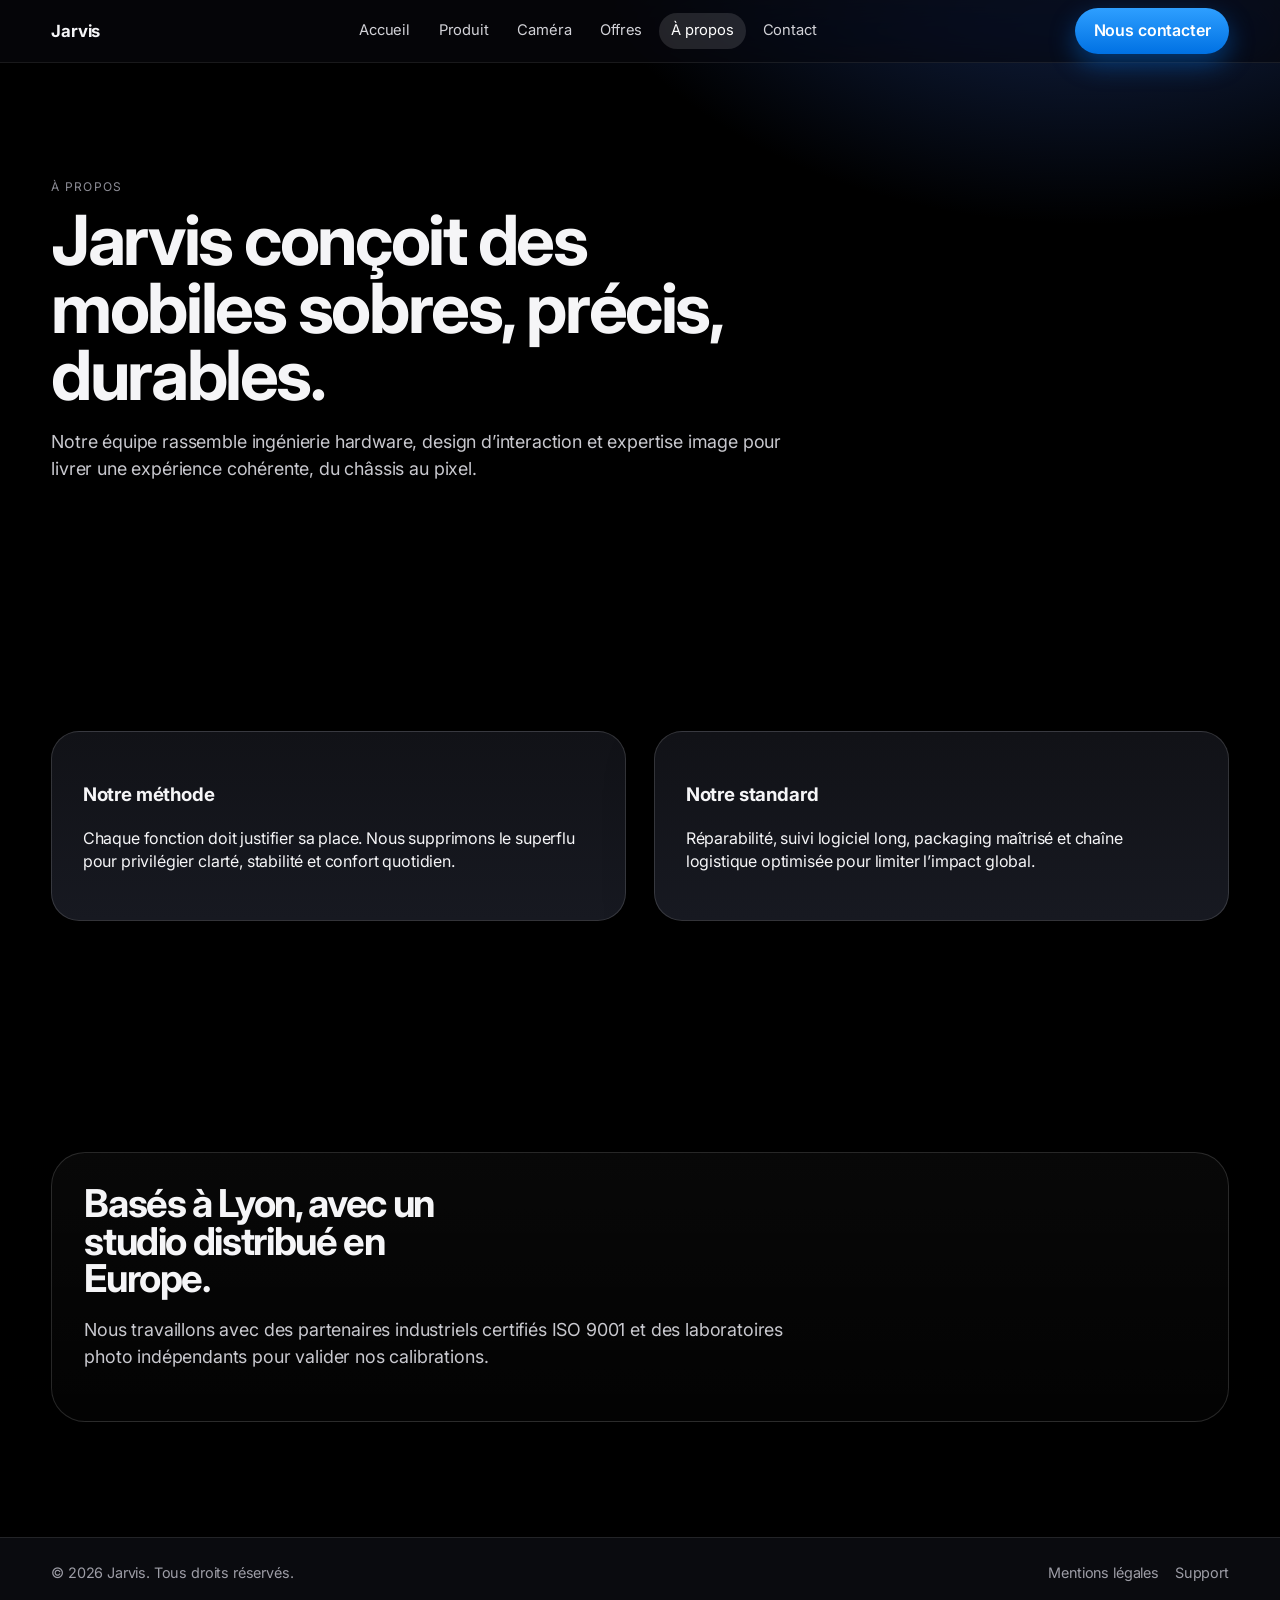
==== commit 5b74cab0: "design: premium FR copy + visual hierarchy refresh across pages" ====
--- a/a-propos.html
+++ b/a-propos.html
@@ -3,7 +3,7 @@
 <head>
   <meta charset="UTF-8" /><meta name="viewport" content="width=device-width, initial-scale=1.0" />
   <title>À propos — Jarvis</title>
-  <meta name="description" content="Jarvis conçoit des appareils mobiles premium en France, orientés performance utile et durabilité." />
+  <meta name="description" content="Le studio Jarvis et sa vision d’un mobile premium conçu en France." />
   <link rel="preconnect" href="https://fonts.googleapis.com" /><link rel="preconnect" href="https://fonts.gstatic.com" crossorigin />
   <link href="https://fonts.googleapis.com/css2?family=Inter:wght@400;500;600;700;800&display=swap" rel="stylesheet" />
   <link rel="stylesheet" href="assets/css/main.css" /><script defer src="assets/js/main.js"></script>
@@ -11,23 +11,22 @@
 <body data-page="a-propos">
 <div class="progress-bar" aria-hidden="true"></div>
 <header class="site-header"><div class="header-inner"><a class="brand" href="index.html">Jarvis</a><nav class="nav-links" aria-label="Navigation principale"><a href="index.html">Accueil</a><a href="produit.html">Produit</a><a href="camera.html">Caméra</a><a href="offres.html">Offres</a><a href="a-propos.html">À propos</a><a href="contact.html">Contact</a></nav><a class="btn btn-primary" href="contact.html">Nous contacter</a></div></header>
-
-<main>
-  <section class="section container reveal">
-    <p class="kicker">À propos de Jarvis</p>
-    <h1>Une équipe européenne.<br>Un niveau d’exigence global.</h1>
-    <p class="lead">Jarvis réunit designers, ingénieurs image et experts matériaux pour créer une expérience mobile cohérente de l’objet à l’interface.</p>
+<main class="container">
+  <section class="section reveal">
+    <p class="section-kicker">À propos</p>
+    <h1 class="section-title">Jarvis conçoit des mobiles sobres, précis, durables.</h1>
+    <p class="section-copy">Notre équipe rassemble ingénierie hardware, design d’interaction et expertise image pour livrer une expérience cohérente, du châssis au pixel.</p>
   </section>
-
-  <section class="full-bleed panel-dark">
-    <div class="container reveal">
-      <div class="story-grid">
-        <article class="card"><h2>Notre méthode</h2><p class="lead">Réduire le bruit, améliorer la lisibilité, maximiser la performance utile. Chaque détail doit justifier sa présence.</p></article>
-        <article class="card"><h2>Notre engagement</h2><p class="lead">Réparabilité, longévité logicielle, sélection de partenaires certifiés et réduction de l’impact logistique.</p></article>
-      </div>
+  <section class="section grid-2">
+    <article class="card reveal"><h3>Notre méthode</h3><p>Chaque fonction doit justifier sa place. Nous supprimons le superflu pour privilégier clarté, stabilité et confort quotidien.</p></article>
+    <article class="card reveal"><h3>Notre standard</h3><p>Réparabilité, suivi logiciel long, packaging maîtrisé et chaîne logistique optimisée pour limiter l’impact global.</p></article>
+  </section>
+  <section class="section reveal">
+    <div class="camera-panel">
+      <h2 class="section-title" style="font-size:clamp(1.6rem,3vw,2.5rem)">Basés à Lyon, avec un studio distribué en Europe.</h2>
+      <p class="section-copy">Nous travaillons avec des partenaires industriels certifiés ISO 9001 et des laboratoires photo indépendants pour valider nos calibrations.</p>
     </div>
   </section>
 </main>
-
 <footer class="site-footer"><div class="footer-inner"><span>© 2026 Jarvis. Tous droits réservés.</span><div class="footer-links"><a href="mentions-legales.html">Mentions légales</a><a href="contact.html">Support</a></div></div></footer>
 </body></html>
--- a/assets/css/main.css
+++ b/assets/css/main.css
@@ -282,7 +282,8 @@
   --depth-y: 0px;
   --lens-shift-x: 0px;
   --lens-shift-y: 0px;
-  transform: translate3d(var(--lens-shift-x), calc(var(--depth-y) + var(--lens-shift-y)), 0) scale(1);
+  --lens-scale: 1;
+  transform: translate3d(var(--lens-shift-x), calc(var(--depth-y) + var(--lens-shift-y)), 0) scale(var(--lens-scale));
   transition: transform 700ms var(--motion-ease-soft), filter 500ms ease;
   will-change: transform, filter;
 }
@@ -367,8 +368,21 @@
 .footer-links { display: flex; gap: 1rem; }
 .footer-links a { text-decoration: none; }
 
-.reveal { opacity: 0; transform: translateY(26px); transition: opacity .9s ease, transform 1s cubic-bezier(.16,.84,.28,.98); }
-.reveal.in { opacity: 1; transform: none; }
+.reveal {
+  opacity: 0;
+  --reveal-delay: 0ms;
+  transform: translate3d(0, 26px, 0) scale(.985);
+  filter: blur(2px);
+  transition:
+    opacity var(--motion-reveal-duration) var(--motion-ease-soft) var(--reveal-delay),
+    transform var(--motion-reveal-duration) var(--motion-ease-smooth) var(--reveal-delay),
+    filter 700ms ease var(--reveal-delay);
+}
+.reveal.in { opacity: 1; transform: none; filter: blur(0); }
+
+.motion-depth {
+  transition: transform var(--motion-depth-duration) var(--motion-ease-soft), box-shadow .35s ease;
+}
 
 .section-kicker {
   color: #8b8b94;
@@ -511,6 +525,10 @@
 .panel-light .section-kicker { color: #54545a; }
 
 @keyframes spin { to { transform: rotate(360deg); } }
+@keyframes lensPulse {
+  0%, 100% { opacity: .55; transform: scale(1); }
+  50% { opacity: .9; transform: scale(1.02); }
+}
 
 @media (max-width: 980px) {
   .story-grid,
@@ -524,8 +542,19 @@
   .nav-links { width: 100%; overflow: auto; }
   .subnav { top: 98px; }
   .form-row { grid-template-columns: 1fr; }
+
+  /* Mobile-safe degradation to avoid jank on small GPUs. */
+  .device,
+  .card,
+  .showcase img,
+  .camera-lens { transform: none; }
 }
 @media (prefers-reduced-motion: reduce) {
   *,*::before,*::after { animation: none !important; transition: none !important; }
-  .reveal { opacity: 1; transform: none; }
+  .reveal { opacity: 1; transform: none; filter: none; }
+  .motion-depth,
+  .device,
+  .card,
+  .showcase img,
+  .camera-lens { transform: none !important; }
 }
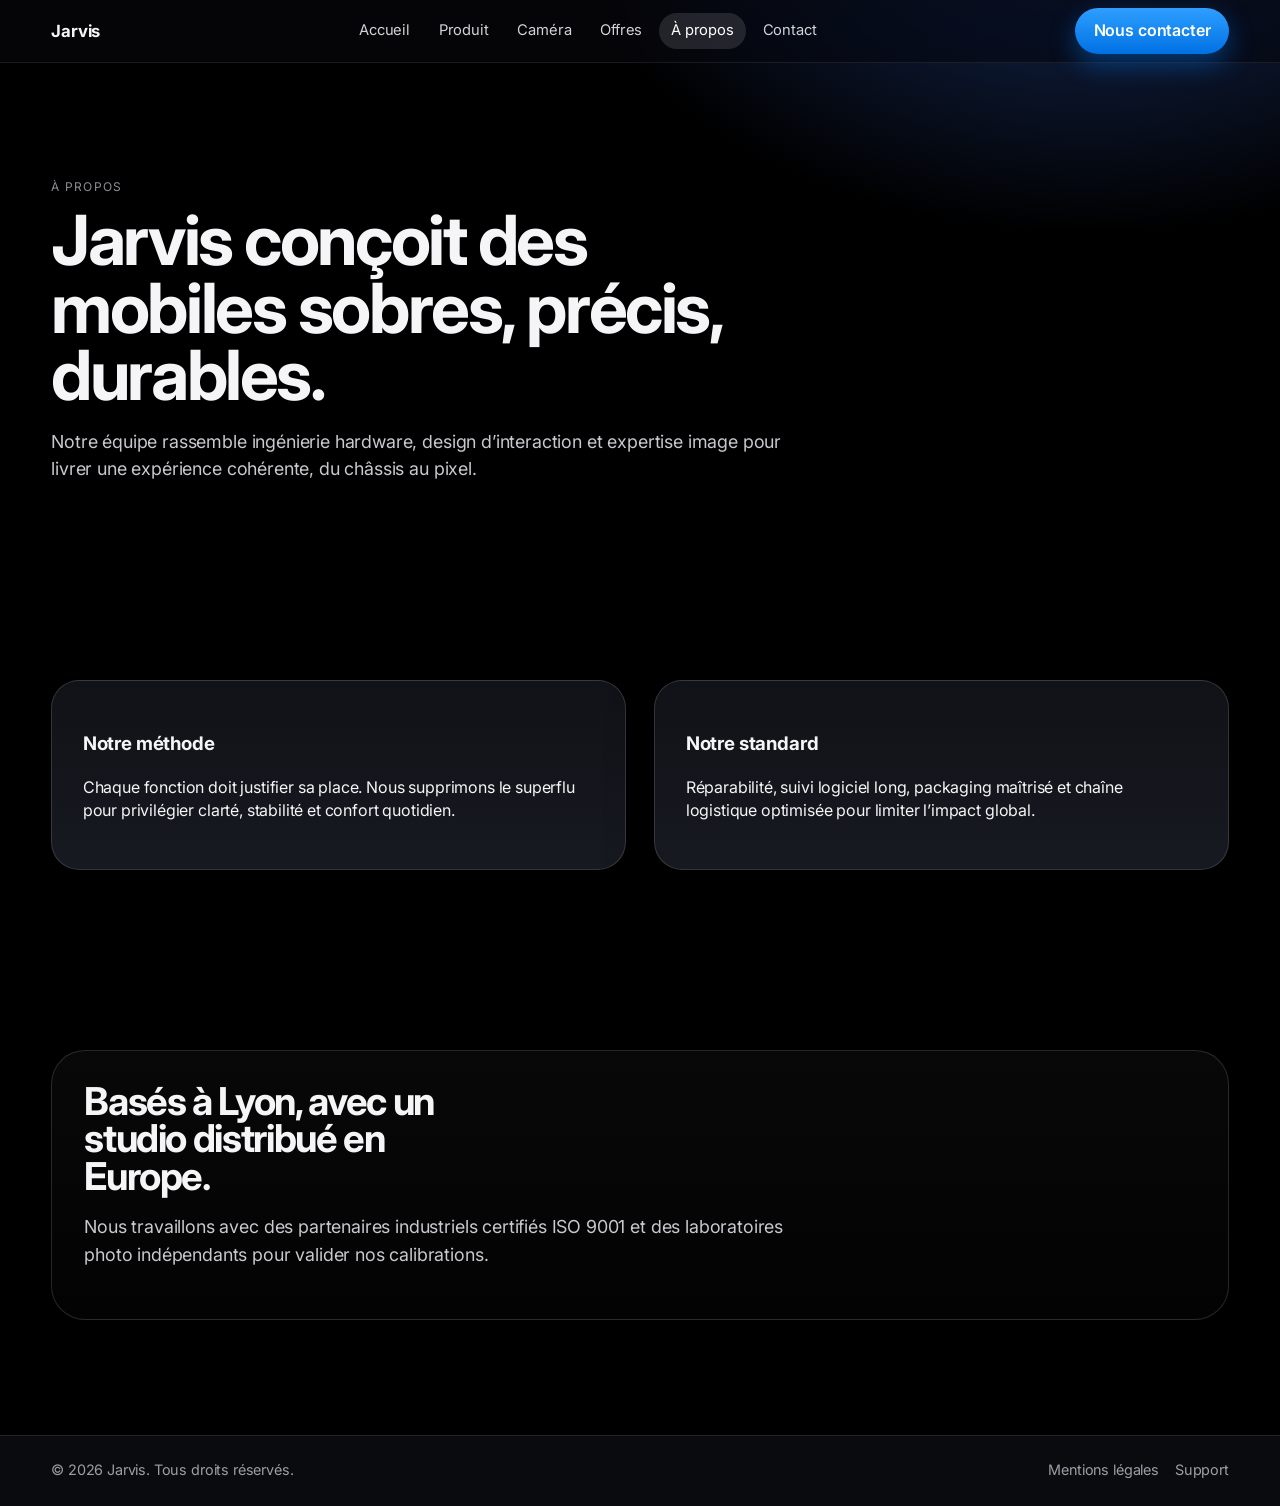
==== commit 3b20ad4d: "QA: 12-cycle premium polish pass across all Jarvis pages" ====
--- a/a-propos.html
+++ b/a-propos.html
@@ -9,9 +9,10 @@
   <link rel="stylesheet" href="assets/css/main.css" /><script defer src="assets/js/main.js"></script>
 </head>
 <body data-page="a-propos">
+<a class="skip-link" href="#main-content">Aller au contenu</a>
 <div class="progress-bar" aria-hidden="true"></div>
 <header class="site-header"><div class="header-inner"><a class="brand" href="index.html">Jarvis</a><nav class="nav-links" aria-label="Navigation principale"><a href="index.html">Accueil</a><a href="produit.html">Produit</a><a href="camera.html">Caméra</a><a href="offres.html">Offres</a><a href="a-propos.html">À propos</a><a href="contact.html">Contact</a></nav><a class="btn btn-primary" href="contact.html">Nous contacter</a></div></header>
-<main class="container">
+<main id="main-content" class="container">
   <section class="section reveal">
     <p class="section-kicker">À propos</p>
     <h1 class="section-title">Jarvis conçoit des mobiles sobres, précis, durables.</h1>
--- a/assets/css/main.css
+++ b/assets/css/main.css
@@ -35,6 +35,25 @@
 }
 img { max-width: 100%; display: block; }
 a { color: inherit; }
+
+.skip-link {
+  position: absolute;
+  left: 12px;
+  top: -44px;
+  z-index: 200;
+  background: #fff;
+  color: #111;
+  padding: .55rem .9rem;
+  border-radius: 10px;
+  text-decoration: none;
+  font-weight: 600;
+}
+.skip-link:focus-visible { top: 12px; }
+
+:focus-visible {
+  outline: 2px solid color-mix(in oklab, var(--blue) 72%, white);
+  outline-offset: 2px;
+}
 
 .progress-bar {
   position: fixed;
@@ -98,6 +117,7 @@
   transition: transform .2s ease, opacity .2s ease, box-shadow .2s ease;
 }
 .btn:hover { transform: translateY(-1px); }
+.btn:disabled { opacity: .62; cursor: wait; transform: none; }
 .btn-primary {
   color: #fff;
   background: linear-gradient(180deg, #2e9fff, var(--blue-strong));
@@ -109,6 +129,7 @@
 
 .container { width: var(--container); margin-inline: auto; }
 .section { padding: var(--section-space) 0; }
+.section + .section { padding-top: clamp(2.6rem, 5vw, 4.2rem); }
 .section-compact { padding: clamp(3rem, 7vw, 5rem) 0; }
 .kicker { color: #8b8b94; text-transform: uppercase; letter-spacing: .11em; font-size: .75rem; margin: 0 0 .6rem; }
 .h1, h1 {
@@ -214,8 +235,12 @@
   box-shadow: 0 20px 50px rgba(0,0,0,.28);
   --depth-y: 0px;
   transform: translate3d(0, var(--depth-y), 0);
-  transition: transform var(--motion-depth-duration) var(--motion-ease-soft), box-shadow .35s ease;
+  transition: transform var(--motion-depth-duration) var(--motion-ease-soft), box-shadow .35s ease, border-color .35s ease;
   will-change: transform;
+}
+.card:hover {
+  border-color: rgba(126,194,255,.45);
+  box-shadow: 0 26px 56px rgba(0,0,0,.34);
 }
 .panel-light .card {
   background: #fff;
@@ -253,7 +278,7 @@
 }
 .subnav-links { display: flex; gap: .9rem; overflow: auto; }
 .subnav-links a { text-decoration: none; color: #babac0; font-size: .89rem; white-space: nowrap; }
-.subnav-links a:hover { color: #fff; }
+.subnav-links a:hover, .subnav-links a[aria-current="page"] { color: #fff; }
 
 .showcase {
   border-radius: 40px;
@@ -343,9 +368,20 @@
   padding: .8rem .9rem;
   border: 1px solid #d7d7dd;
   border-radius: 12px;
+  background: #fff;
+  transition: border-color .2s ease, box-shadow .2s ease;
+}
+input:focus-visible, select:focus-visible, textarea:focus-visible {
+  border-color: var(--blue-strong);
+  box-shadow: 0 0 0 3px rgba(0,113,227,.18);
+}
+input[aria-invalid="true"], select[aria-invalid="true"], textarea[aria-invalid="true"] {
+  border-color: #c93434;
+  box-shadow: 0 0 0 3px rgba(201,52,52,.12);
 }
 textarea { min-height: 130px; resize: vertical; }
 .form-note { color: #6e6e73; font-size: .9rem; }
+.form-status { min-height: 1.4em; font-weight: 500; }
 .form-status.ok { color: #0a8f44; }
 .form-status.err { color: #b42323; }
 
@@ -367,6 +403,7 @@
 }
 .footer-links { display: flex; gap: 1rem; }
 .footer-links a { text-decoration: none; }
+.footer-links a:hover { color: #fff; }
 
 .reveal {
   opacity: 0;
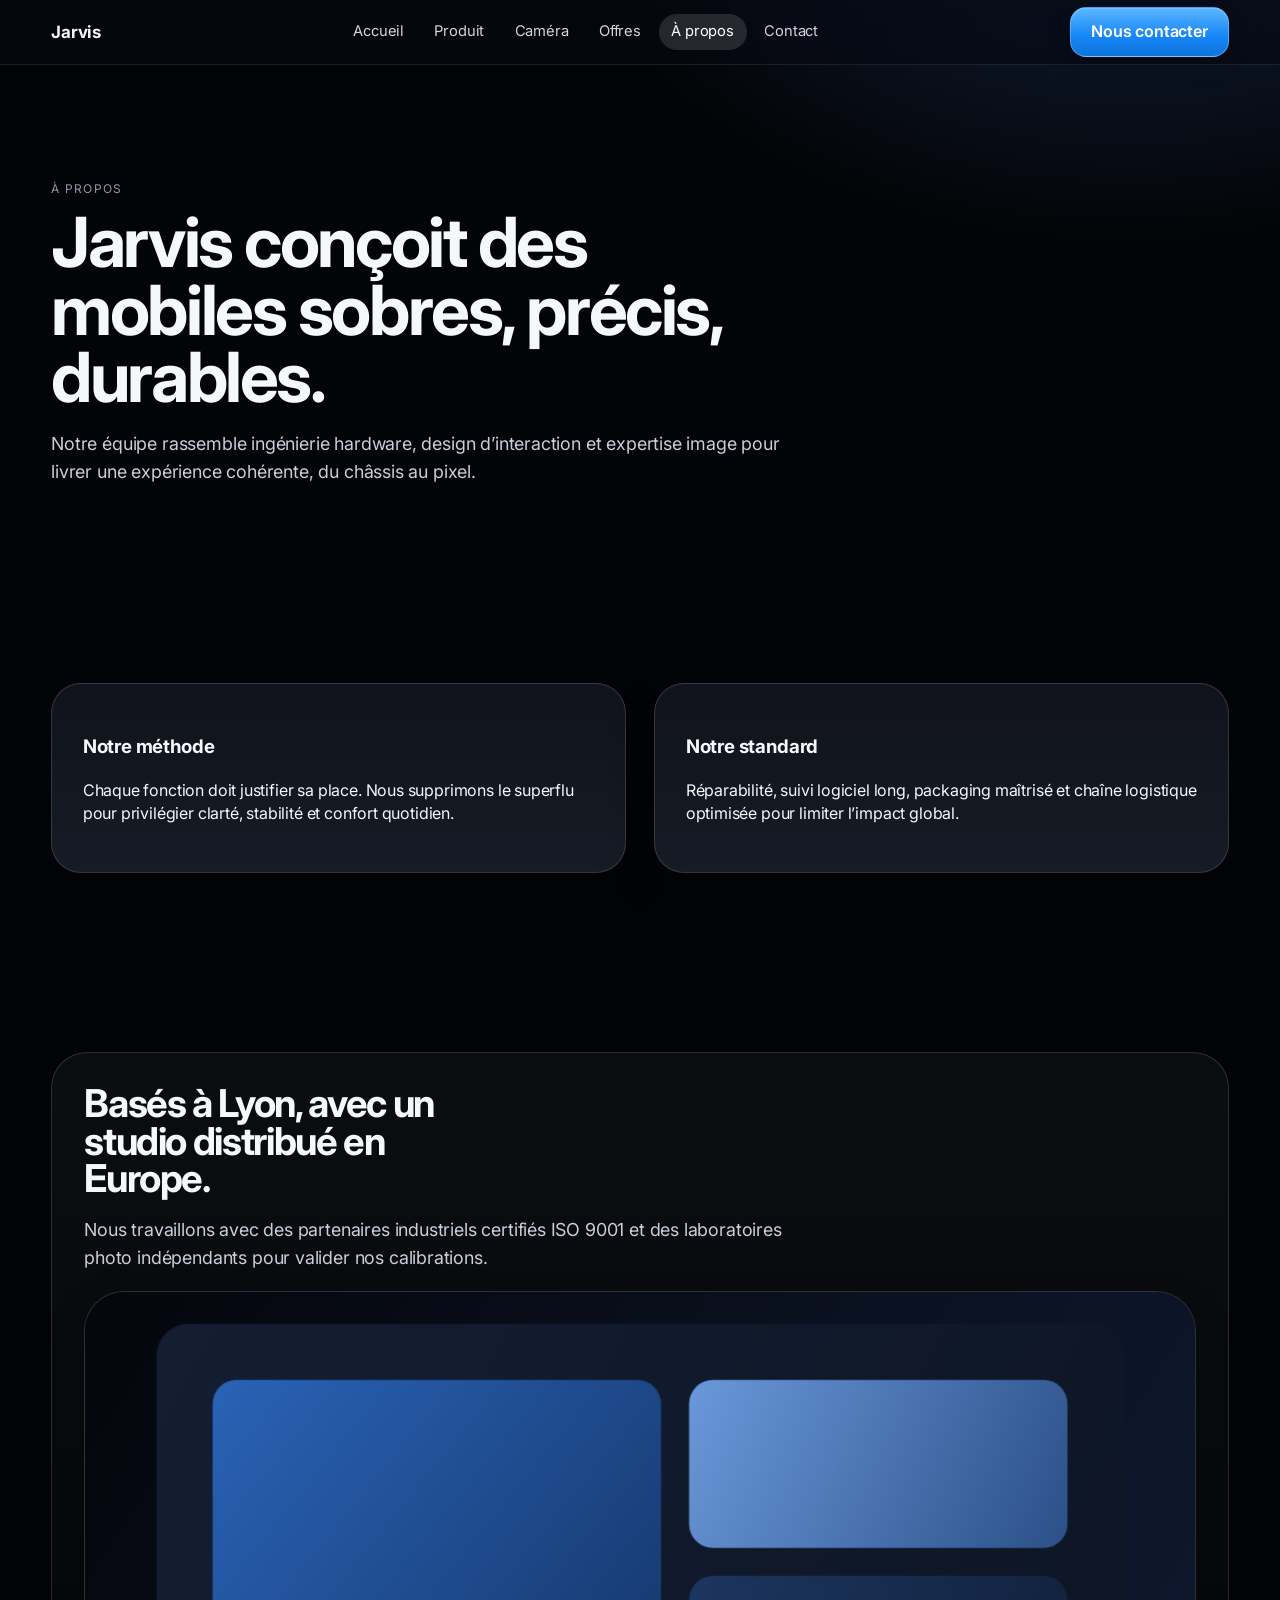
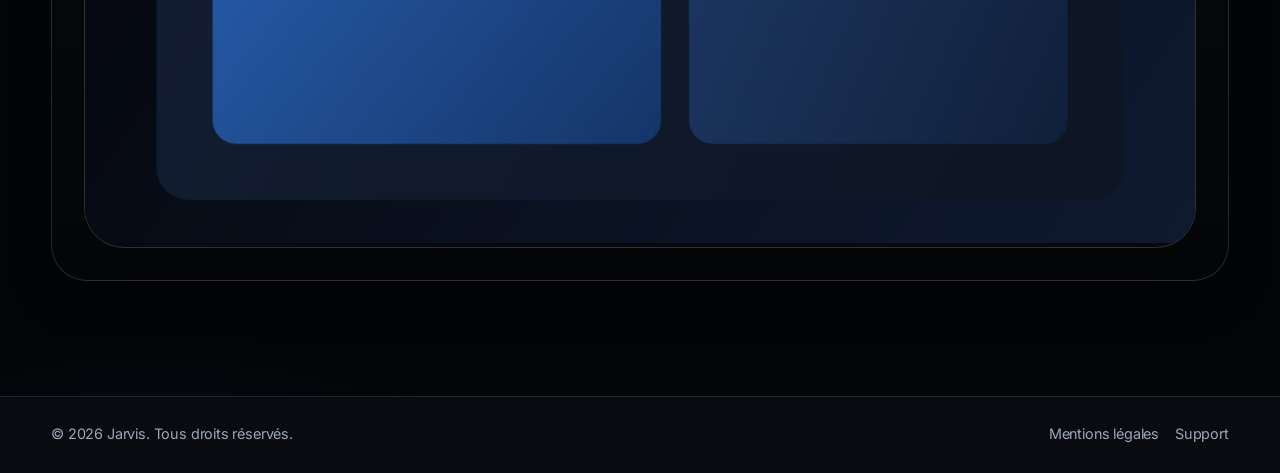
==== commit aef938e0: "Polish premium visuals, remove phone-in-frame anti-pattern, and upgrade global buttons" ====
--- a/a-propos.html
+++ b/a-propos.html
@@ -26,6 +26,7 @@
     <div class="camera-panel">
       <h2 class="section-title" style="font-size:clamp(1.6rem,3vw,2.5rem)">Basés à Lyon, avec un studio distribué en Europe.</h2>
       <p class="section-copy">Nous travaillons avec des partenaires industriels certifiés ISO 9001 et des laboratoires photo indépendants pour valider nos calibrations.</p>
+      <div class="showcase" style="margin-top:1.2rem"><img src="assets/img/studio-premium.svg" alt="Studio Jarvis : environnement de conception premium" loading="lazy"></div>
     </div>
   </section>
 </main>
--- a/assets/css/main.css
+++ b/assets/css/main.css
@@ -1,22 +1,22 @@
 :root {
-  --bg: #000;
-  --bg-soft: #0b0b0f;
-  --surface: #111217;
-  --surface-2: #171921;
+  --bg: #030407;
+  --bg-soft: #0b0d14;
+  --surface: #10131b;
+  --surface-2: #161b25;
   --line: rgba(255,255,255,.14);
-  --text: #f5f5f7;
-  --muted: #a1a1aa;
-  --blue: #2997ff;
-  --blue-strong: #0071e3;
-  --ok: #30d158;
+  --text: #f5f7fb;
+  --muted: #9ea7b7;
+  --blue: #3ba2ff;
+  --blue-strong: #0b79f2;
+  --focus: #7dc2ff;
 
   --font: "Inter", "SF Pro Display", "SF Pro Text", -apple-system, BlinkMacSystemFont, "Segoe UI", sans-serif;
   --container: min(1200px, 92vw);
-  --section-space: clamp(4rem, 9vw, 9rem);
-  --radius: 28px;
-  --shadow: 0 30px 80px rgba(0,0,0,.45);
-
-  /* Motion tuning constants (kept declarative for quick art direction). */
+  --section-space: clamp(4.5rem, 9vw, 9.5rem);
+  --radius: 30px;
+  --shadow-soft: 0 18px 42px rgba(0,0,0,.28);
+  --shadow-strong: 0 35px 90px rgba(0,0,0,.48);
+
   --motion-ease-smooth: cubic-bezier(.16,.84,.28,.98);
   --motion-ease-soft: cubic-bezier(.22,.61,.36,1);
   --motion-depth-duration: 900ms;
@@ -28,570 +28,291 @@
 body {
   margin: 0;
   font-family: var(--font);
-  background: radial-gradient(1000px 700px at 85% -10%, #1a3267 0%, transparent 55%), var(--bg);
+  background:
+    radial-gradient(1000px 700px at 88% -8%, rgba(52,95,172,.36), transparent 58%),
+    radial-gradient(900px 620px at 12% 110%, rgba(32,66,126,.2), transparent 58%),
+    var(--bg);
   color: var(--text);
   line-height: 1.45;
-  letter-spacing: -0.01em;
+  letter-spacing: -0.011em;
 }
 img { max-width: 100%; display: block; }
 a { color: inherit; }
 
 .skip-link {
-  position: absolute;
-  left: 12px;
-  top: -44px;
-  z-index: 200;
-  background: #fff;
-  color: #111;
-  padding: .55rem .9rem;
-  border-radius: 10px;
-  text-decoration: none;
-  font-weight: 600;
+  position: absolute; left: 12px; top: -44px; z-index: 200;
+  background: #fff; color: #111; padding: .55rem .9rem; border-radius: 10px;
+  text-decoration: none; font-weight: 600;
 }
 .skip-link:focus-visible { top: 12px; }
 
 :focus-visible {
-  outline: 2px solid color-mix(in oklab, var(--blue) 72%, white);
-  outline-offset: 2px;
+  outline: 2px solid var(--focus);
+  outline-offset: 3px;
 }
 
 .progress-bar {
-  position: fixed;
-  top: 0; left: 0;
-  height: 2px;
-  width: 100%;
-  transform-origin: 0 50%;
-  transform: scaleX(0);
-  background: linear-gradient(90deg, #76bdff, var(--blue));
-  z-index: 120;
+  position: fixed; top: 0; left: 0; height: 2px; width: 100%;
+  transform-origin: 0 50%; transform: scaleX(0);
+  background: linear-gradient(90deg, #8acbff, var(--blue)); z-index: 120;
 }
 
 .site-header {
-  position: sticky;
-  top: 0;
-  z-index: 100;
+  position: sticky; top: 0; z-index: 100;
   backdrop-filter: saturate(180%) blur(24px);
-  background: rgba(8,8,12,.68);
-  border-bottom: 1px solid rgba(255,255,255,.08);
-}
-.site-header.is-compact { background: rgba(8,8,12,.84); }
+  background: rgba(8,10,16,.68);
+  border-bottom: 1px solid rgba(255,255,255,.09);
+}
+.site-header.is-compact { background: rgba(8,10,16,.85); }
 .header-inner {
-  width: var(--container);
-  margin: 0 auto;
-  min-height: 62px;
-  display: flex;
-  gap: 1rem;
-  align-items: center;
-  justify-content: space-between;
-}
-.brand {
-  text-decoration: none;
-  font-weight: 700;
-  font-size: 1.05rem;
-}
+  width: var(--container); margin: 0 auto; min-height: 64px;
+  display: flex; gap: 1rem; align-items: center; justify-content: space-between;
+}
+.brand { text-decoration: none; font-weight: 700; font-size: 1.06rem; }
 .nav-links { display: flex; gap: .3rem; flex-wrap: wrap; }
 .nav-links a {
-  text-decoration: none;
-  color: #d2d2d7;
-  padding: .45rem .75rem;
-  border-radius: 999px;
-  font-size: .92rem;
-  transition: background .2s ease, color .2s ease;
-}
-.nav-links a:hover, .nav-links a[aria-current="page"] {
-  background: rgba(255,255,255,.12);
-  color: #fff;
-}
+  text-decoration: none; color: #cfd5df; padding: .48rem .8rem; border-radius: 999px;
+  font-size: .92rem; transition: background .2s ease, color .2s ease;
+}
+.nav-links a:hover, .nav-links a[aria-current="page"] { background: rgba(255,255,255,.13); color: #fff; }
 
 .btn {
-  text-decoration: none;
-  border: 0;
-  border-radius: 999px;
-  padding: .72rem 1.15rem;
-  font: inherit;
-  font-weight: 600;
-  display: inline-flex;
-  align-items: center;
-  justify-content: center;
-  cursor: pointer;
-  transition: transform .2s ease, opacity .2s ease, box-shadow .2s ease;
-}
-.btn:hover { transform: translateY(-1px); }
+  --btn-bg: rgba(255,255,255,.08);
+  --btn-border: rgba(255,255,255,.2);
+  --btn-color: #fff;
+  text-decoration: none; border: 1px solid var(--btn-border); border-radius: 16px;
+  min-height: 48px; padding: .75rem 1.25rem; font: inherit; font-weight: 630;
+  display: inline-flex; align-items: center; justify-content: center; gap: .45rem;
+  color: var(--btn-color); background: var(--btn-bg); cursor: pointer;
+  box-shadow: 0 10px 22px rgba(0,0,0,.2), inset 0 1px 0 rgba(255,255,255,.15);
+  transition: transform .24s var(--motion-ease-soft), box-shadow .24s ease, background .24s ease, border-color .24s ease;
+}
+.btn:hover { transform: translateY(-2px); box-shadow: 0 16px 30px rgba(0,0,0,.28), inset 0 1px 0 rgba(255,255,255,.24); }
+.btn:active { transform: translateY(-1px) scale(.995); }
 .btn:disabled { opacity: .62; cursor: wait; transform: none; }
 .btn-primary {
-  color: #fff;
-  background: linear-gradient(180deg, #2e9fff, var(--blue-strong));
-  box-shadow: 0 10px 26px rgba(0,113,227,.45);
-}
-.btn-secondary { color: #fff; background: rgba(255,255,255,.1); border: 1px solid rgba(255,255,255,.2); }
-.btn-link { color: #76bdff; text-decoration: none; font-weight: 500; }
+  --btn-bg: linear-gradient(180deg, #5cb7ff, #1686f8 58%, #0f73da);
+  --btn-border: rgba(145,208,255,.45);
+}
+.btn-secondary {
+  --btn-bg: linear-gradient(180deg, rgba(255,255,255,.12), rgba(255,255,255,.06));
+  --btn-border: rgba(255,255,255,.26);
+}
+.btn-link { color: #7ec2ff; text-decoration: none; font-weight: 560; }
 .btn-link::after { content: " ›"; }
 
 .container { width: var(--container); margin-inline: auto; }
 .section { padding: var(--section-space) 0; }
-.section + .section { padding-top: clamp(2.6rem, 5vw, 4.2rem); }
-.section-compact { padding: clamp(3rem, 7vw, 5rem) 0; }
-.kicker { color: #8b8b94; text-transform: uppercase; letter-spacing: .11em; font-size: .75rem; margin: 0 0 .6rem; }
-.h1, h1 {
-  font-size: clamp(2.2rem, 7vw, 5.6rem);
-  line-height: .95;
-  margin: 0;
-  letter-spacing: -.04em;
-}
-.h2, h2 {
-  font-size: clamp(1.8rem, 4.6vw, 3.5rem);
-  line-height: 1.03;
-  margin: 0 0 .8rem;
-  letter-spacing: -.03em;
-}
-.lead {
-  font-size: clamp(1.06rem, 1.6vw, 1.4rem);
-  color: #d0d0d5;
-  max-width: 62ch;
-}
+.section + .section { padding-top: clamp(2.9rem, 5vw, 4.4rem); }
+.section-compact { padding: clamp(3.3rem, 7vw, 5.4rem) 0; }
+.kicker { color: #8f97a5; text-transform: uppercase; letter-spacing: .11em; font-size: .75rem; margin: 0 0 .6rem; }
+h1 {
+  font-size: clamp(2.35rem, 7.2vw, 5.8rem);
+  line-height: .93; margin: 0; letter-spacing: -.045em;
+}
+h2 {
+  font-size: clamp(1.9rem, 4.7vw, 3.55rem);
+  line-height: 1.03; margin: 0 0 .8rem; letter-spacing: -.032em;
+}
+.lead { font-size: clamp(1.06rem, 1.6vw, 1.4rem); color: #ccd3df; max-width: 62ch; }
 
 .hero {
-  min-height: min(96vh, 920px);
-  display: grid;
-  align-items: center;
-  position: relative;
+  min-height: min(96vh, 920px); display: grid; align-items: center; position: relative;
 }
 .hero::before {
-  content: "";
-  position: absolute;
-  inset: 8% 0 auto;
-  margin: 0 auto;
-  width: min(90vw, 940px);
-  height: min(75vh, 620px);
+  content: ""; position: absolute; inset: 7% 0 auto; margin: 0 auto;
+  width: min(90vw, 940px); height: min(75vh, 620px);
   background: radial-gradient(circle at 52% 42%, rgba(70,110,255,.45), rgba(15,21,40,0) 58%);
-  filter: blur(20px);
-  pointer-events: none;
+  filter: blur(20px); pointer-events: none;
 }
 .hero-inner { text-align: center; position: relative; z-index: 2; }
 .hero-copy { margin-inline: auto; }
-.hero-actions { display: flex; justify-content: center; gap: .8rem; flex-wrap: wrap; margin-top: 1.2rem; }
-
-.device-stage {
-  margin: 2rem auto 0;
-  width: min(88vw, 560px);
-  transform-style: preserve-3d;
-  perspective: 1200px;
-}
+.hero-actions { display: flex; justify-content: center; gap: .8rem; flex-wrap: wrap; margin-top: 1.3rem; }
+
+.device-stage { margin: 2.1rem auto 0; width: min(88vw, 560px); transform-style: preserve-3d; perspective: 1200px; }
 .device {
-  width: 100%;
-  aspect-ratio: 10/19;
-  border-radius: 58px;
-  padding: 10px;
-  background: linear-gradient(160deg, #dddfe9, #8f95a3 35%, #f7f7fa);
-  box-shadow: var(--shadow);
-  --tilt-y: 5deg;
-  --tilt-x: -10deg;
-  --depth-y: 0px;
+  width: 100%; aspect-ratio: 10/19; border-radius: 58px; padding: 10px;
+  background: linear-gradient(160deg, #e7ebf3, #98a1b3 35%, #f7f8fb);
+  box-shadow: var(--shadow-strong);
+  --tilt-y: 5deg; --tilt-x: -10deg; --depth-y: 0px;
   transform: translate3d(0, var(--depth-y), 0) rotateX(var(--tilt-y)) rotateY(var(--tilt-x));
-  transition: transform .45s var(--motion-ease-smooth);
-  will-change: transform;
+  transition: transform .45s var(--motion-ease-smooth); will-change: transform;
 }
 .device-screen {
-  position: relative;
-  height: 100%;
-  border-radius: 49px;
-  overflow: hidden;
-  background: #03030a;
+  position: relative; height: 100%; border-radius: 49px; overflow: hidden; background: #03030a;
 }
 .device-screen img { width: 100%; height: 100%; object-fit: cover; }
 .device-screen::after {
-  content: "";
-  position: absolute;
-  inset: 0;
-  background: linear-gradient(115deg, rgba(255,255,255,.42), transparent 42%);
-}
-
-.full-bleed {
-  border-radius: 0;
-  padding: clamp(5rem, 12vw, 11rem) 0;
-  margin: 0;
-}
-.panel-dark {
-  background: linear-gradient(180deg, #040406, #0b0c12 62%, #040406);
-}
-.panel-light {
-  background: #f5f5f7;
-  color: #1d1d1f;
-}
-.panel-light .lead { color: #4b4b52; }
-.panel-light .kicker { color: #6e6e73; }
-.panel-light .btn-secondary { color: #1d1d1f; border-color: rgba(0,0,0,.14); background: #fff; }
-
-.story-grid {
-  display: grid;
-  grid-template-columns: 1fr 1fr;
-  gap: clamp(1rem, 2.2vw, 1.8rem);
-}
+  content: ""; position: absolute; inset: 0;
+  background: linear-gradient(115deg, rgba(255,255,255,.36), transparent 42%);
+}
+
+.full-bleed { border-radius: 0; padding: clamp(5.4rem, 12vw, 11rem) 0; margin: 0; position: relative; }
+.full-bleed::before {
+  content: ""; position: absolute; inset: 0; pointer-events: none;
+  background: linear-gradient(180deg, rgba(255,255,255,.02), transparent 18%, transparent 82%, rgba(255,255,255,.02));
+}
+.panel-dark { background: linear-gradient(180deg, #040509, #0b1020 62%, #040509); }
+.panel-light { background: #f4f6fb; color: #16181d; }
+.panel-light .lead { color: #475063; }
+.panel-light .kicker { color: #5e6779; }
+.panel-light .btn-secondary {
+  --btn-color: #16181d;
+  --btn-bg: linear-gradient(180deg, #fff, #f6f7fb);
+  --btn-border: rgba(26,35,52,.2);
+}
+
+.story-grid { display: grid; grid-template-columns: 1fr 1fr; gap: clamp(1.05rem, 2.2vw, 1.9rem); }
 .card {
   background: linear-gradient(180deg, var(--surface), var(--surface-2));
-  border: 1px solid var(--line);
-  border-radius: var(--radius);
-  padding: clamp(1.2rem, 2.4vw, 2rem);
-  box-shadow: 0 20px 50px rgba(0,0,0,.28);
-  --depth-y: 0px;
-  transform: translate3d(0, var(--depth-y), 0);
+  border: 1px solid var(--line); border-radius: var(--radius);
+  padding: clamp(1.25rem, 2.4vw, 2rem);
+  box-shadow: var(--shadow-soft);
+  --depth-y: 0px; transform: translate3d(0, var(--depth-y), 0);
   transition: transform var(--motion-depth-duration) var(--motion-ease-soft), box-shadow .35s ease, border-color .35s ease;
   will-change: transform;
 }
-.card:hover {
-  border-color: rgba(126,194,255,.45);
-  box-shadow: 0 26px 56px rgba(0,0,0,.34);
-}
-.panel-light .card {
-  background: #fff;
-  border-color: #e5e5ea;
-  box-shadow: 0 20px 40px rgba(0,0,0,.08);
-}
-.metric {
-  display: grid;
-  gap: .4rem;
-  align-content: start;
-}
-.metric strong {
-  font-size: clamp(1.5rem, 3.4vw, 2.7rem);
-  letter-spacing: -.03em;
-}
+.card:hover { border-color: rgba(126,194,255,.45); box-shadow: 0 26px 56px rgba(0,0,0,.34); }
+.panel-light .card { background: #fff; border-color: #e2e8f4; box-shadow: 0 18px 36px rgba(15,21,36,.09); }
+.metric { display: grid; gap: .42rem; align-content: start; }
+.metric strong { font-size: clamp(1.5rem, 3.4vw, 2.7rem); letter-spacing: -.03em; }
 .metric span { color: var(--muted); }
-.panel-light .metric span { color: #6e6e73; }
+.panel-light .metric span { color: #5a6170; }
 
 .subnav {
-  position: sticky;
-  top: 62px;
-  z-index: 70;
-  backdrop-filter: blur(16px);
-  background: rgba(8,8,12,.68);
+  position: sticky; top: 64px; z-index: 70;
+  backdrop-filter: blur(16px); background: rgba(8,10,16,.68);
   border-bottom: 1px solid rgba(255,255,255,.1);
 }
 .subnav .inner {
-  width: var(--container);
-  margin: 0 auto;
-  min-height: 48px;
-  display: flex;
-  align-items: center;
-  justify-content: space-between;
-  gap: 1rem;
+  width: var(--container); margin: 0 auto; min-height: 48px;
+  display: flex; align-items: center; justify-content: space-between; gap: 1rem;
 }
 .subnav-links { display: flex; gap: .9rem; overflow: auto; }
-.subnav-links a { text-decoration: none; color: #babac0; font-size: .89rem; white-space: nowrap; }
+.subnav-links a { text-decoration: none; color: #babfd0; font-size: .89rem; white-space: nowrap; }
 .subnav-links a:hover, .subnav-links a[aria-current="page"] { color: #fff; }
 
 .showcase {
-  border-radius: 40px;
-  overflow: hidden;
-  border: 1px solid rgba(255,255,255,.16);
-  background: #080910;
+  border-radius: 40px; overflow: hidden;
+  border: 1px solid rgba(255,255,255,.16); background: #080910;
+  box-shadow: var(--shadow-soft);
 }
 .showcase img {
-  width: 100%;
-  aspect-ratio: 16/8;
-  object-fit: cover;
-  --depth-y: 0px;
-  transform: translate3d(0, var(--depth-y), 0) scale(1.01);
+  width: 100%; aspect-ratio: 16/8; object-fit: cover;
+  --depth-y: 0px; transform: translate3d(0, var(--depth-y), 0) scale(1.01);
   transition: transform var(--motion-depth-duration) var(--motion-ease-soft);
   will-change: transform;
 }
 
-.camera-lens {
-  width: min(66vw, 390px);
-  aspect-ratio: 1;
-  margin: 1rem auto;
-  border-radius: 999px;
-  background: radial-gradient(circle at 38% 30%, #5e6e99, #0a0f1d 52%, #000 75%);
-  position: relative;
-  box-shadow: inset 0 0 80px rgba(146,194,255,.24), 0 30px 60px rgba(0,0,0,.48);
-  --depth-y: 0px;
-  --lens-shift-x: 0px;
-  --lens-shift-y: 0px;
-  --lens-scale: 1;
-  transform: translate3d(var(--lens-shift-x), calc(var(--depth-y) + var(--lens-shift-y)), 0) scale(var(--lens-scale));
-  transition: transform 700ms var(--motion-ease-soft), filter 500ms ease;
-  will-change: transform, filter;
-}
-.camera-lens::before {
-  content: "";
-  position: absolute;
-  inset: 14%;
-  border-radius: inherit;
-  background: radial-gradient(circle at 35% 25%, rgba(225,246,255,.96), rgba(96,148,242,.22) 38%, rgba(7,14,30,.9) 75%);
-}
-.camera-lens::after {
-  content: "";
-  position: absolute;
-  inset: 22%;
-  border-radius: inherit;
-  border: 1px solid rgba(255,255,255,.16);
-  box-shadow: inset 0 0 24px rgba(143,188,255,.24);
-  animation: lensPulse 4.8s ease-in-out infinite;
-}
-.lens-sweep {
-  position: absolute;
-  inset: 0;
-  border-radius: inherit;
-  background: conic-gradient(from 220deg, transparent, rgba(160,206,255,.35), transparent 52%);
-  animation: spin 7s linear infinite;
-  mix-blend-mode: screen;
-}
-
-.compare-table {
-  width: 100%;
-  border-collapse: collapse;
-  background: #fff;
-  border-radius: 24px;
-  overflow: hidden;
-}
+.compare-table { width: 100%; border-collapse: collapse; background: #fff; border-radius: 24px; overflow: hidden; }
 .compare-table th, .compare-table td {
-  padding: .9rem .85rem;
-  border-bottom: 1px solid #ececf0;
-  text-align: left;
-  font-size: .95rem;
-}
-.compare-table th { background: #f7f7fa; font-weight: 600; }
-
-.form {
-  max-width: 760px;
-  background: #fff;
-  color: #1d1d1f;
-  border-radius: 28px;
-  border: 1px solid #ddd;
-  padding: clamp(1.2rem, 2.5vw, 2rem);
-}
+  padding: .95rem .9rem; border-bottom: 1px solid #ececf0; text-align: left; font-size: .95rem;
+}
+.compare-table th { background: #f7f8fc; font-weight: 600; }
+
+.form { max-width: 760px; background: #fff; color: #1a1b1f; border-radius: 28px; border: 1px solid #dce3ef; padding: clamp(1.2rem, 2.5vw, 2rem); }
 .form-row { display: grid; grid-template-columns: 1fr 1fr; gap: .9rem; }
-label { display: block; font-size: .92rem; margin-bottom: .35rem; color: #51515b; }
+label { display: block; font-size: .92rem; margin-bottom: .35rem; color: #4d5564; }
 input, select, textarea {
-  width: 100%;
-  font: inherit;
-  padding: .8rem .9rem;
-  border: 1px solid #d7d7dd;
-  border-radius: 12px;
-  background: #fff;
-  transition: border-color .2s ease, box-shadow .2s ease;
-}
-input:focus-visible, select:focus-visible, textarea:focus-visible {
-  border-color: var(--blue-strong);
-  box-shadow: 0 0 0 3px rgba(0,113,227,.18);
-}
-input[aria-invalid="true"], select[aria-invalid="true"], textarea[aria-invalid="true"] {
-  border-color: #c93434;
-  box-shadow: 0 0 0 3px rgba(201,52,52,.12);
-}
+  width: 100%; font: inherit; padding: .8rem .9rem; border: 1px solid #d4dced;
+  border-radius: 12px; background: #fff; transition: border-color .2s ease, box-shadow .2s ease;
+}
+input:focus-visible, select:focus-visible, textarea:focus-visible { border-color: var(--blue-strong); box-shadow: 0 0 0 3px rgba(0,113,227,.18); }
+input[aria-invalid="true"], select[aria-invalid="true"], textarea[aria-invalid="true"] { border-color: #c93434; box-shadow: 0 0 0 3px rgba(201,52,52,.12); }
 textarea { min-height: 130px; resize: vertical; }
-.form-note { color: #6e6e73; font-size: .9rem; }
+.form-note { color: #626a77; font-size: .9rem; }
 .form-status { min-height: 1.4em; font-weight: 500; }
 .form-status.ok { color: #0a8f44; }
 .form-status.err { color: #b42323; }
 
-.site-footer {
-  background: #0a0b0f;
-  border-top: 1px solid rgba(255,255,255,.1);
-}
+.site-footer { background: #090b11; border-top: 1px solid rgba(255,255,255,.1); }
 .footer-inner {
-  width: var(--container);
-  margin: 0 auto;
-  min-height: 70px;
-  display: flex;
-  align-items: center;
-  justify-content: space-between;
-  gap: 1rem;
-  flex-wrap: wrap;
-  color: #9d9da6;
-  font-size: .9rem;
+  width: var(--container); margin: 0 auto; min-height: 76px; display: flex;
+  align-items: center; justify-content: space-between; gap: 1rem; flex-wrap: wrap;
+  color: #9ea7b7; font-size: .9rem;
 }
 .footer-links { display: flex; gap: 1rem; }
 .footer-links a { text-decoration: none; }
 .footer-links a:hover { color: #fff; }
 
 .reveal {
-  opacity: 0;
-  --reveal-delay: 0ms;
-  transform: translate3d(0, 26px, 0) scale(.985);
-  filter: blur(2px);
+  opacity: 0; --reveal-delay: 0ms;
+  transform: translate3d(0, 26px, 0) scale(.985); filter: blur(2px);
   transition:
     opacity var(--motion-reveal-duration) var(--motion-ease-soft) var(--reveal-delay),
     transform var(--motion-reveal-duration) var(--motion-ease-smooth) var(--reveal-delay),
     filter 700ms ease var(--reveal-delay);
 }
 .reveal.in { opacity: 1; transform: none; filter: blur(0); }
-
-.motion-depth {
-  transition: transform var(--motion-depth-duration) var(--motion-ease-soft), box-shadow .35s ease;
-}
-
-.section-kicker {
-  color: #8b8b94;
-  text-transform: uppercase;
-  letter-spacing: .11em;
-  font-size: .75rem;
-  margin: 0 0 .7rem;
-}
-.section-title {
-  font-size: clamp(2rem, 5.4vw, 4.4rem);
-  line-height: .98;
-  letter-spacing: -.035em;
-  margin: 0;
-  max-width: 16ch;
-}
-.section-copy {
-  margin-top: 1.1rem;
-  font-size: clamp(1.02rem, 1.4vw, 1.28rem);
-  line-height: 1.55;
-  color: #c8c8ce;
-  max-width: 68ch;
-}
-
-.grid-2 {
-  display: grid;
-  grid-template-columns: repeat(2, minmax(0, 1fr));
-  gap: clamp(1rem, 2.2vw, 1.8rem);
-}
-.pricing-grid {
-  display: grid;
-  grid-template-columns: repeat(3, minmax(0, 1fr));
-  gap: clamp(1rem, 2vw, 1.5rem);
-}
-.price-card {
-  position: relative;
-  display: grid;
-  gap: .65rem;
-  align-content: start;
-  min-height: 100%;
-}
-.price-card h3 {
-  font-size: clamp(1.25rem, 2.2vw, 1.7rem);
-  margin: 0;
-}
-.price {
-  margin: 0;
-  font-size: clamp(2rem, 4vw, 3rem);
-  letter-spacing: -.04em;
-  line-height: .95;
-  font-weight: 700;
-}
+.motion-depth { transition: transform var(--motion-depth-duration) var(--motion-ease-soft), box-shadow .35s ease; }
+
+.section-kicker { color: #8f97a5; text-transform: uppercase; letter-spacing: .11em; font-size: .75rem; margin: 0 0 .7rem; }
+.section-title { font-size: clamp(2rem, 5.4vw, 4.4rem); line-height: .98; letter-spacing: -.035em; margin: 0; max-width: 16ch; }
+.section-copy { margin-top: 1.1rem; font-size: clamp(1.02rem, 1.4vw, 1.28rem); line-height: 1.56; color: #c8cfdb; max-width: 68ch; }
+
+.grid-2 { display: grid; grid-template-columns: repeat(2, minmax(0, 1fr)); gap: clamp(1rem, 2.2vw, 1.8rem); }
+.pricing-grid { display: grid; grid-template-columns: repeat(3, minmax(0, 1fr)); gap: clamp(1rem, 2vw, 1.5rem); }
+.price-card { position: relative; display: grid; gap: .65rem; align-content: start; min-height: 100%; }
+.price-card h3 { font-size: clamp(1.25rem, 2.2vw, 1.7rem); margin: 0; }
+.price { margin: 0; font-size: clamp(2rem, 4vw, 3rem); letter-spacing: -.04em; line-height: .95; font-weight: 700; }
 .badge {
-  display: inline-flex;
-  width: fit-content;
-  font-size: .74rem;
-  letter-spacing: .08em;
-  text-transform: uppercase;
-  color: #7ec2ff;
-  border: 1px solid rgba(126,194,255,.42);
-  border-radius: 999px;
-  padding: .3rem .65rem;
-  background: rgba(41,151,255,.1);
+  display: inline-flex; width: fit-content; font-size: .74rem; letter-spacing: .08em; text-transform: uppercase;
+  color: #7ec2ff; border: 1px solid rgba(126,194,255,.42); border-radius: 999px; padding: .3rem .65rem; background: rgba(41,151,255,.1);
 }
 
 .camera-panel {
-  background: linear-gradient(180deg, rgba(255,255,255,.03), rgba(255,255,255,.01));
-  border: 1px solid var(--line);
-  border-radius: calc(var(--radius) + 6px);
-  padding: clamp(1.2rem, 2.5vw, 2.3rem);
-}
-.camera-rig {
-  display: grid;
-  grid-template-columns: minmax(220px, 340px) 1fr;
-  gap: clamp(1rem, 3vw, 2.5rem);
-  align-items: center;
-}
+  background: linear-gradient(180deg, rgba(255,255,255,.04), rgba(255,255,255,.01));
+  border: 1px solid var(--line); border-radius: calc(var(--radius) + 6px);
+  padding: clamp(1.2rem, 2.5vw, 2.3rem); box-shadow: var(--shadow-soft);
+}
+.camera-rig { display: grid; grid-template-columns: minmax(220px, 340px) 1fr; gap: clamp(1rem, 3vw, 2.5rem); align-items: center; }
 .lens-stack {
-  width: min(100%, 320px);
-  aspect-ratio: 1;
-  border-radius: 36px;
-  background:
-    radial-gradient(circle at 32% 28%, rgba(170,210,255,.6), rgba(23,36,66,.32) 42%, rgba(6,9,18,.95) 74%),
+  width: min(100%, 320px); aspect-ratio: 1; border-radius: 36px;
+  background: radial-gradient(circle at 32% 28%, rgba(170,210,255,.6), rgba(23,36,66,.32) 42%, rgba(6,9,18,.95) 74%),
     linear-gradient(160deg, #20242d, #0d1017 58%, #1f222a);
-  position: relative;
-  box-shadow: inset 0 0 70px rgba(116,170,255,.2), 0 30px 60px rgba(0,0,0,.45);
-}
-.lens-stack::before,
-.lens-stack::after {
-  content: "";
-  position: absolute;
-  border-radius: 999px;
-  border: 1px solid rgba(255,255,255,.24);
+  position: relative; box-shadow: inset 0 0 70px rgba(116,170,255,.2), 0 30px 60px rgba(0,0,0,.45);
+}
+.lens-stack::before, .lens-stack::after {
+  content: ""; position: absolute; border-radius: 999px; border: 1px solid rgba(255,255,255,.24);
 }
 .lens-stack::before { inset: 16%; }
 .lens-stack::after { inset: 31%; border-color: rgba(255,255,255,.35); }
 .lens-highlight {
-  position: absolute;
-  inset: 0;
-  border-radius: inherit;
+  position: absolute; inset: 0; border-radius: inherit;
   background: conic-gradient(from 220deg, transparent, rgba(153,209,255,.5), transparent 54%);
   animation: spin 8s linear infinite;
 }
-.metrics {
-  display: grid;
-  grid-template-columns: repeat(3, minmax(0, 1fr));
-  gap: .75rem;
-}
+.metrics { display: grid; grid-template-columns: repeat(3, minmax(0, 1fr)); gap: .75rem; }
 .gallery {
-  border-radius: 32px;
-  overflow: hidden;
-  border: 1px solid rgba(255,255,255,.14);
+  border-radius: 32px; overflow: hidden; border: 1px solid rgba(255,255,255,.14);
   box-shadow: 0 24px 45px rgba(0,0,0,.32);
 }
-.gallery img {
-  width: 100%;
-  aspect-ratio: 16/9;
-  object-fit: cover;
-}
-.gallery-controls {
-  margin-top: 1rem;
-  display: flex;
-  gap: .6rem;
-  flex-wrap: wrap;
-}
+.gallery img { width: 100%; aspect-ratio: 16/9; object-fit: cover; }
+.gallery-controls { margin-top: 1rem; display: flex; gap: .6rem; flex-wrap: wrap; }
 .gallery-controls button {
-  border: 1px solid rgba(255,255,255,.2);
-  border-radius: 999px;
-  background: rgba(255,255,255,.04);
-  color: #fff;
-  padding: .5rem .95rem;
-  font: inherit;
-  cursor: pointer;
-}
-.gallery-controls button[aria-pressed="true"] {
-  border-color: rgba(41,151,255,.8);
-  background: rgba(41,151,255,.2);
-}
-
-.panel-light .section-copy,
-.panel-light .section-kicker { color: #54545a; }
+  border: 1px solid rgba(255,255,255,.2); border-radius: 14px;
+  background: rgba(255,255,255,.04); color: #fff; padding: .55rem .98rem; font: inherit;
+  cursor: pointer; transition: transform .2s ease, border-color .2s ease, background .2s ease;
+}
+.gallery-controls button:hover { transform: translateY(-1px); border-color: rgba(125,194,255,.6); }
+.gallery-controls button[aria-pressed="true"] { border-color: rgba(41,151,255,.9); background: rgba(41,151,255,.24); }
+
+.panel-light .section-copy, .panel-light .section-kicker { color: #4f5664; }
 
 @keyframes spin { to { transform: rotate(360deg); } }
-@keyframes lensPulse {
-  0%, 100% { opacity: .55; transform: scale(1); }
-  50% { opacity: .9; transform: scale(1.02); }
-}
 
 @media (max-width: 980px) {
-  .story-grid,
-  .grid-2,
-  .pricing-grid,
-  .metrics,
-  .camera-rig { grid-template-columns: 1fr; }
+  .story-grid, .grid-2, .pricing-grid, .metrics, .camera-rig { grid-template-columns: 1fr; }
 }
 @media (max-width: 760px) {
   .header-inner { padding: .5rem 0; }
   .nav-links { width: 100%; overflow: auto; }
   .subnav { top: 98px; }
   .form-row { grid-template-columns: 1fr; }
-
-  /* Mobile-safe degradation to avoid jank on small GPUs. */
-  .device,
-  .card,
-  .showcase img,
-  .camera-lens { transform: none; }
+  .device, .card, .showcase img, .camera-lens { transform: none; }
 }
 @media (prefers-reduced-motion: reduce) {
   *,*::before,*::after { animation: none !important; transition: none !important; }
   .reveal { opacity: 1; transform: none; filter: none; }
-  .motion-depth,
-  .device,
-  .card,
-  .showcase img,
-  .camera-lens { transform: none !important; }
+  .motion-depth, .device, .card, .showcase img, .camera-lens { transform: none !important; }
 }
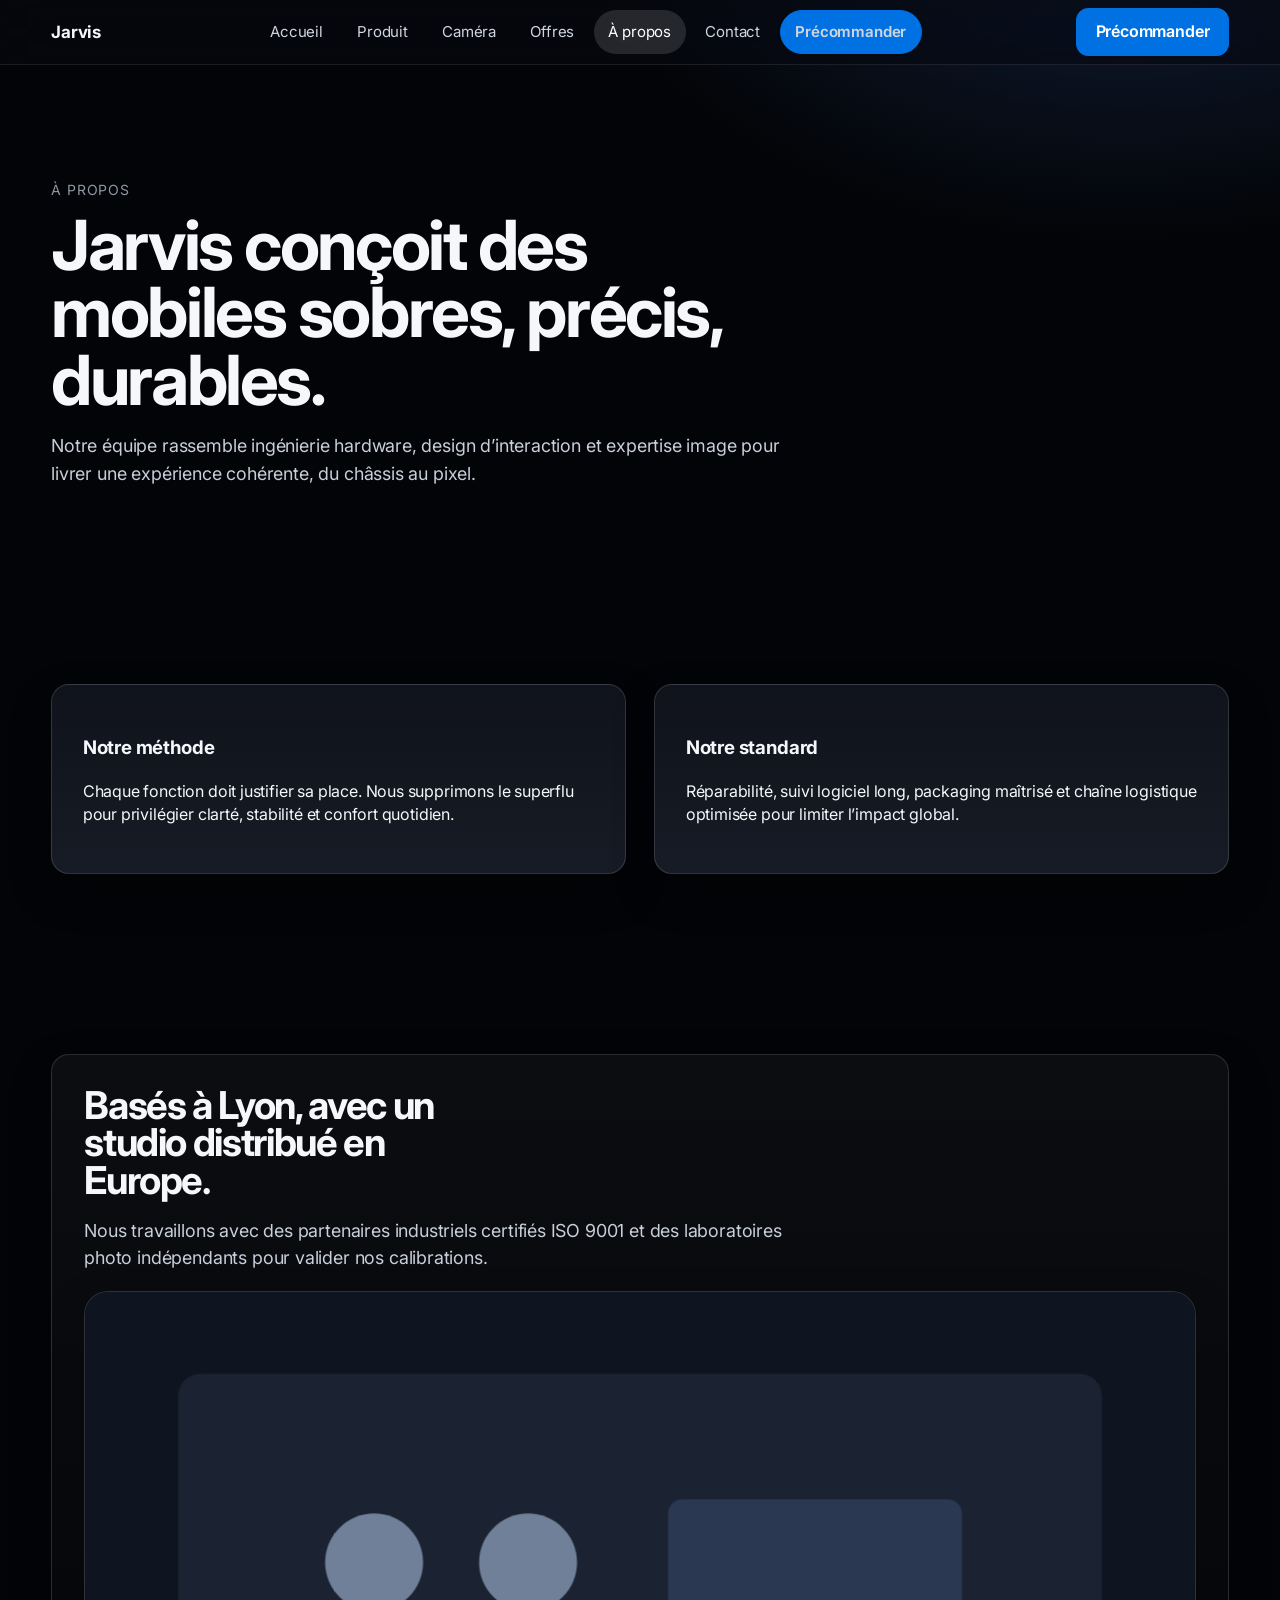
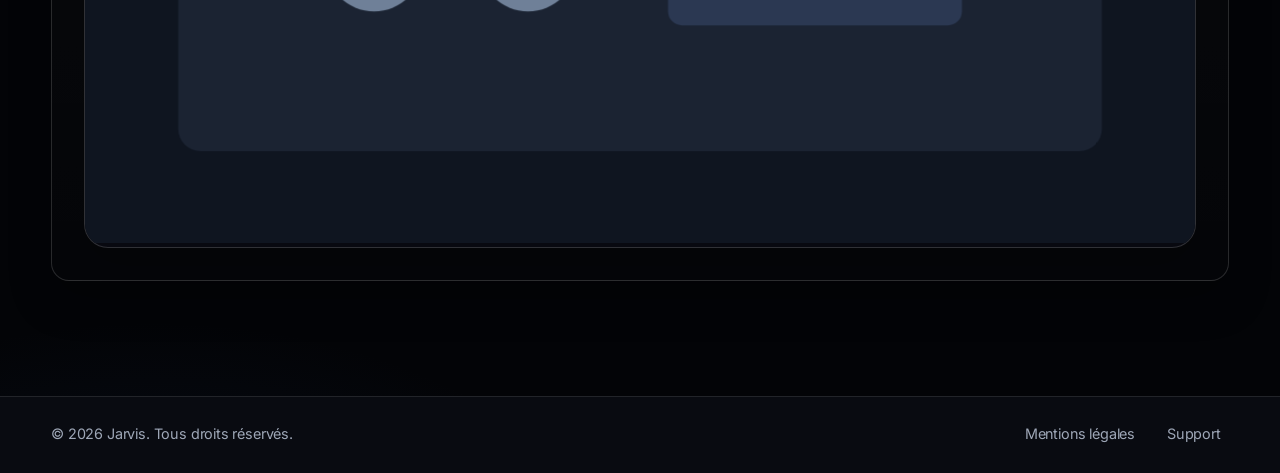
==== commit 264f43ce: "Mobile-first premium integration: nav, CTA, assets, a11y, motion fixes" ====
--- a/a-propos.html
+++ b/a-propos.html
@@ -11,7 +11,7 @@
 <body data-page="a-propos">
 <a class="skip-link" href="#main-content">Aller au contenu</a>
 <div class="progress-bar" aria-hidden="true"></div>
-<header class="site-header"><div class="header-inner"><a class="brand" href="index.html">Jarvis</a><nav class="nav-links" aria-label="Navigation principale"><a href="index.html">Accueil</a><a href="produit.html">Produit</a><a href="camera.html">Caméra</a><a href="offres.html">Offres</a><a href="a-propos.html">À propos</a><a href="contact.html">Contact</a></nav><a class="btn btn-primary" href="contact.html">Nous contacter</a></div></header>
+<header class="site-header"><div class="header-inner"><a class="brand" href="index.html" aria-label="Jarvis accueil">Jarvis</a><button class="menu-toggle" type="button" aria-expanded="false" aria-label="Ouvrir le menu">Menu</button><nav class="nav-links" aria-label="Navigation principale"><a href="index.html">Accueil</a><a href="produit.html">Produit</a><a href="camera.html">Caméra</a><a href="offres.html">Offres</a><a href="a-propos.html">À propos</a><a href="contact.html">Contact</a><a class="btn btn-primary" href="offres.html">Précommander</a></nav><a class="btn btn-primary" href="offres.html">Précommander</a></div></header>
 <main id="main-content" class="container">
   <section class="section reveal">
     <p class="section-kicker">À propos</p>
@@ -26,9 +26,10 @@
     <div class="camera-panel">
       <h2 class="section-title" style="font-size:clamp(1.6rem,3vw,2.5rem)">Basés à Lyon, avec un studio distribué en Europe.</h2>
       <p class="section-copy">Nous travaillons avec des partenaires industriels certifiés ISO 9001 et des laboratoires photo indépendants pour valider nos calibrations.</p>
-      <div class="showcase" style="margin-top:1.2rem"><img src="assets/img/studio-premium.svg" alt="Studio Jarvis : environnement de conception premium" loading="lazy"></div>
+      <div class="showcase" style="margin-top:1.2rem"><img src="assets/img/about-studio-team-lab.svg" alt="Studio Jarvis et laboratoire de calibration image" loading="lazy"></div>
     </div>
   </section>
+  <div class="mobile-sticky-cta"><a class="btn btn-primary" href="offres.html">Précommander dès 999 €</a></div>
 </main>
 <footer class="site-footer"><div class="footer-inner"><span>© 2026 Jarvis. Tous droits réservés.</span><div class="footer-links"><a href="mentions-legales.html">Mentions légales</a><a href="contact.html">Support</a></div></div></footer>
 </body></html>
--- a/assets/css/main.css
+++ b/assets/css/main.css
@@ -315,4 +315,146 @@
   *,*::before,*::after { animation: none !important; transition: none !important; }
   .reveal { opacity: 1; transform: none; filter: none; }
   .motion-depth, .device, .card, .showcase img, .camera-lens { transform: none !important; }
-}+}
+/* v3 manager integration overrides */
+:root {
+  --radius-sm: 10px;
+  --radius-md: 14px;
+  --radius-lg: 18px;
+  --radius-xl: 24px;
+}
+
+.header-inner { position: relative; }
+.menu-toggle {
+  display: none;
+  min-height: 44px;
+  min-width: 44px;
+  padding: .5rem .75rem;
+  border-radius: 12px;
+  border: 1px solid rgba(255,255,255,.18);
+  background: rgba(255,255,255,.06);
+  color: #fff;
+  font-weight: 600;
+}
+
+.nav-links a,
+.subnav-links a,
+.footer-links a,
+.gallery-controls button,
+.btn-link {
+  display: inline-flex;
+  align-items: center;
+  justify-content: center;
+}
+.nav-links a { min-height: 44px; padding: .55rem .92rem; font-size: .94rem; }
+.subnav-links a { min-height: 42px; padding: .55rem .85rem; border-radius: 10px; font-size: .9rem; }
+.subnav-links a:hover, .subnav-links a[aria-current="page"] { background: rgba(255,255,255,.12); }
+.footer-links a { min-height: 36px; padding: .3rem .5rem; }
+.gallery-controls button { min-height: 44px; }
+
+.btn {
+  border-radius: 12px;
+  min-height: 44px;
+  padding: .7rem 1.15rem;
+  box-shadow: 0 1px 2px rgba(0,0,0,.18);
+}
+.btn:hover { transform: scale(1.01); box-shadow: 0 4px 14px rgba(0,0,0,.22); }
+.btn:active { transform: scale(.99); }
+.btn-primary {
+  --btn-bg: #0071e3;
+  --btn-border: #0071e3;
+}
+.btn-primary:hover { --btn-bg: #0077ed; }
+.btn-primary:active { --btn-bg: #0068d1; }
+.btn-secondary {
+  --btn-bg: rgba(255,255,255,.08);
+  --btn-border: rgba(255,255,255,.18);
+}
+
+.card, .camera-panel, .form { border-radius: var(--radius-lg); }
+.showcase, .gallery { border-radius: var(--radius-xl); }
+.compare-table { border-radius: var(--radius-md); }
+
+.kicker, .section-kicker, .badge { font-size: .875rem; letter-spacing: .06em; }
+.form, .form-note, label { font-size: .95rem; }
+.section-copy, .lead { line-height: 1.52; }
+
+.reveal { opacity: 1; transform: none; filter: none; }
+.js .reveal {
+  opacity: 0;
+  --reveal-delay: 0ms;
+  transform: translate3d(0, 18px, 0) scale(.99);
+  filter: blur(1.2px);
+}
+.js .reveal.in { opacity: 1; transform: none; filter: blur(0); }
+
+@media (prefers-reduced-motion: reduce) {
+  html { scroll-behavior: auto; }
+}
+
+.subnav { top: var(--header-height, 64px); }
+#design, #puce, #ecran, #durabilite { scroll-margin-top: calc(var(--header-height, 64px) + var(--subnav-height, 52px) + 12px); }
+
+.lens-stack {
+  transform: translate3d(var(--lens-shift-x,0), var(--lens-shift-y,0), 0) scale(var(--lens-scale,1));
+  transition: transform 220ms cubic-bezier(.22,.61,.36,1), filter 260ms ease;
+  will-change: transform, filter;
+}
+
+.hero { min-height: min(84vh, 760px); }
+.hero-media {
+  margin: 1.8rem auto 0;
+  width: min(90vw, 720px);
+  border-radius: 28px;
+  overflow: hidden;
+  border: 1px solid rgba(255,255,255,.14);
+  box-shadow: 0 24px 52px rgba(0,0,0,.44);
+}
+.hero-media img { width: 100%; aspect-ratio: 4 / 5; object-fit: cover; }
+
+.compare-wrap { margin-top: 1rem; overflow: auto; position: relative; }
+.compare-hint { margin: .25rem 0 0; color: var(--muted); font-size: .92rem; }
+
+.mobile-sticky-cta {
+  display: none;
+  position: fixed;
+  left: .75rem;
+  right: .75rem;
+  bottom: .75rem;
+  z-index: 120;
+  backdrop-filter: blur(12px);
+  background: rgba(8,10,16,.75);
+  border: 1px solid rgba(255,255,255,.15);
+  border-radius: 14px;
+  padding: .5rem;
+}
+.mobile-sticky-cta .btn { width: 100%; }
+
+@media (max-width: 760px) {
+  body.menu-open { overflow: hidden; }
+  .menu-toggle { display: inline-flex; }
+  .site-header .btn.btn-primary { display: none; }
+  .nav-links {
+    position: fixed;
+    top: calc(var(--header-height, 64px) + 8px);
+    left: .75rem;
+    right: .75rem;
+    width: auto;
+    display: none;
+    flex-direction: column;
+    gap: .4rem;
+    background: rgba(9,12,20,.96);
+    border: 1px solid rgba(255,255,255,.14);
+    border-radius: 16px;
+    padding: .65rem;
+    max-height: calc(100vh - var(--header-height, 64px) - 24px);
+    overflow: auto;
+  }
+  body.menu-open .nav-links { display: flex; }
+  .header-inner { min-height: 60px; }
+  .hero { min-height: auto; padding-top: 1.2rem; }
+  .section-title { max-width: 20ch; }
+  .subnav .inner { align-items: flex-start; flex-direction: column; padding: .45rem 0; }
+  .subnav-links { width: 100%; }
+  .mobile-sticky-cta { display: block; }
+}
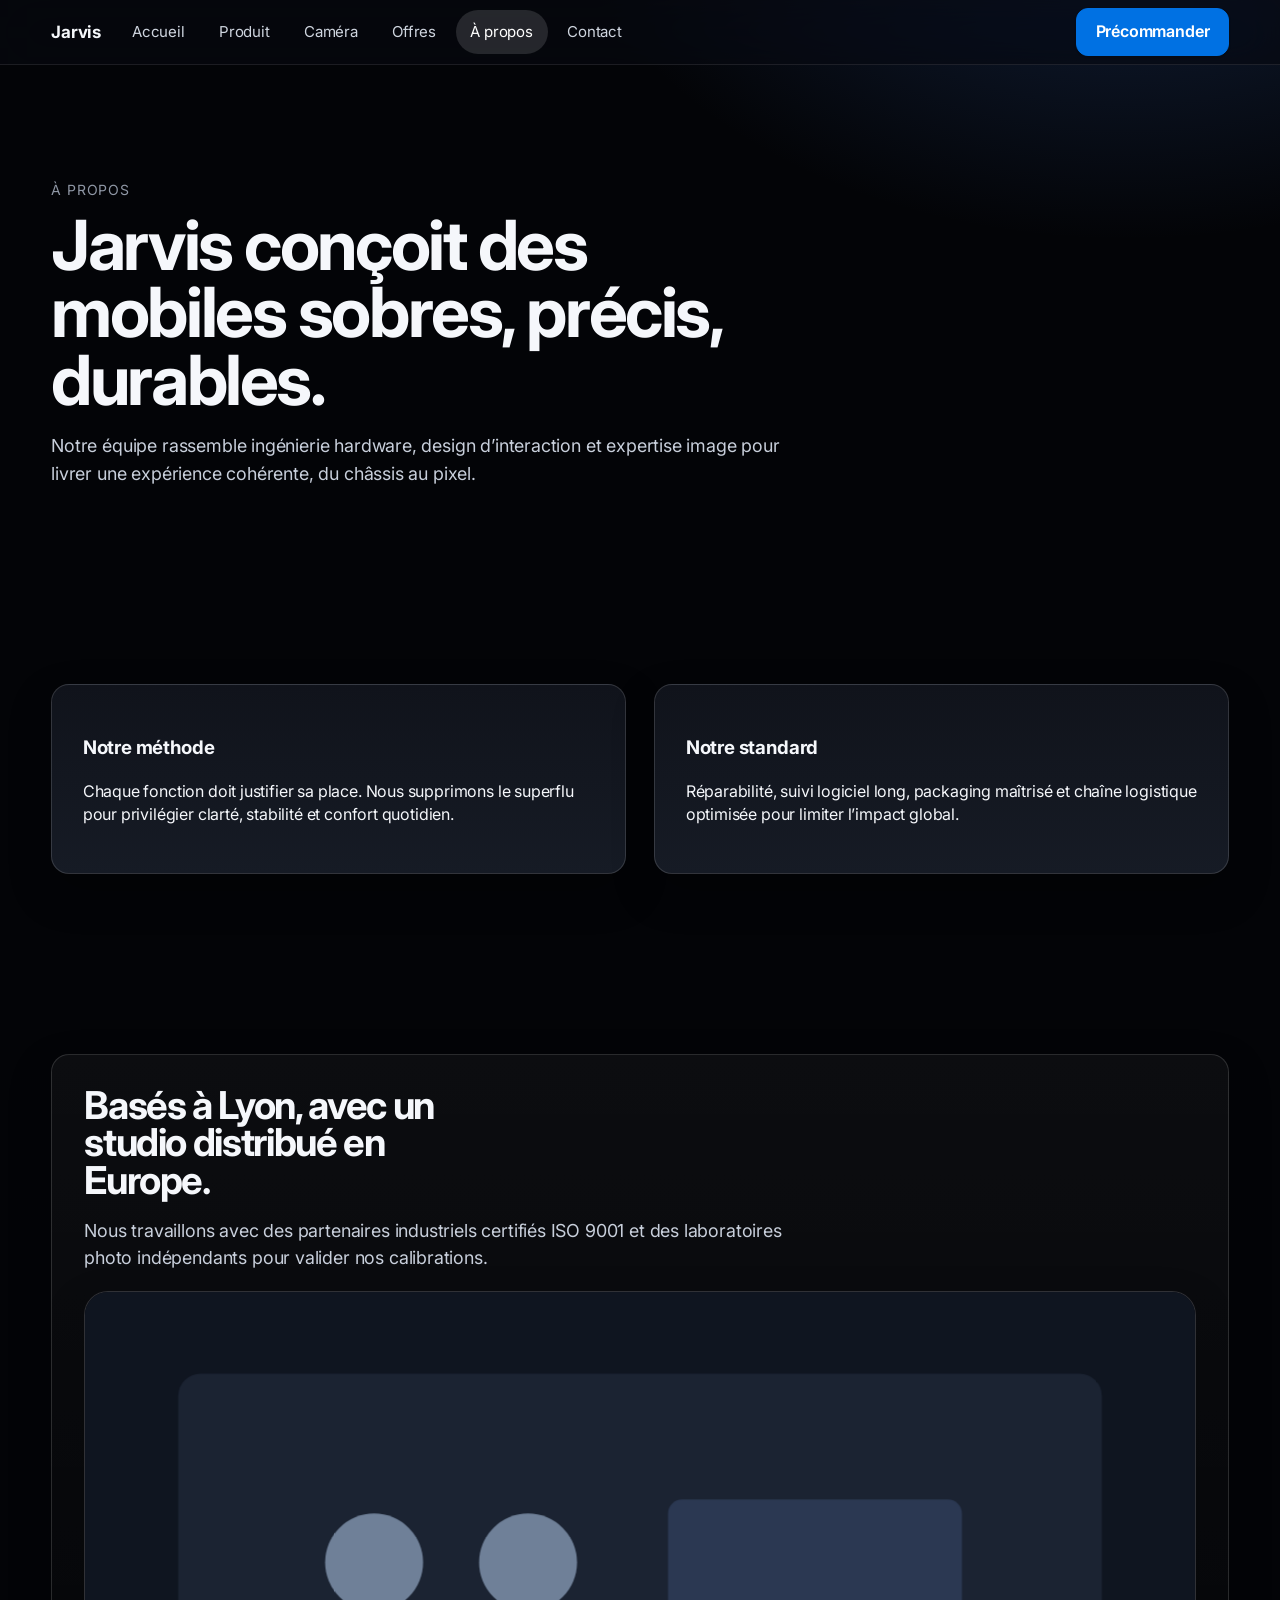
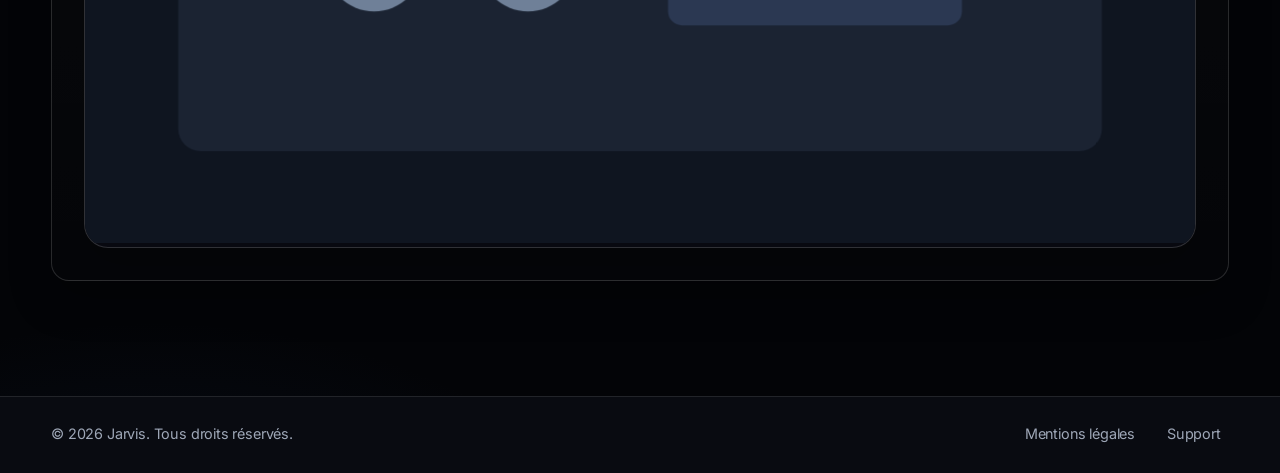
==== commit ef42f3c0: "Polish v4: unify header CTA, improve mobile menu a11y, and log 15 QA cycles" ====
--- a/a-propos.html
+++ b/a-propos.html
@@ -11,7 +11,7 @@
 <body data-page="a-propos">
 <a class="skip-link" href="#main-content">Aller au contenu</a>
 <div class="progress-bar" aria-hidden="true"></div>
-<header class="site-header"><div class="header-inner"><a class="brand" href="index.html" aria-label="Jarvis accueil">Jarvis</a><button class="menu-toggle" type="button" aria-expanded="false" aria-label="Ouvrir le menu">Menu</button><nav class="nav-links" aria-label="Navigation principale"><a href="index.html">Accueil</a><a href="produit.html">Produit</a><a href="camera.html">Caméra</a><a href="offres.html">Offres</a><a href="a-propos.html">À propos</a><a href="contact.html">Contact</a><a class="btn btn-primary" href="offres.html">Précommander</a></nav><a class="btn btn-primary" href="offres.html">Précommander</a></div></header>
+<header class="site-header"><div class="header-inner"><a class="brand" href="index.html" aria-label="Jarvis accueil">Jarvis</a><button class="menu-toggle" type="button" aria-expanded="false" aria-controls="site-nav" aria-label="Ouvrir le menu">Menu</button><nav id="site-nav" class="nav-links" aria-label="Navigation principale"><a href="index.html">Accueil</a><a href="produit.html">Produit</a><a href="camera.html">Caméra</a><a href="offres.html">Offres</a><a href="a-propos.html">À propos</a><a href="contact.html">Contact</a></nav><a class="btn btn-primary header-cta" href="offres.html">Précommander</a></div></header>
 <main id="main-content" class="container">
   <section class="section reveal">
     <p class="section-kicker">À propos</p>
--- a/assets/css/main.css
+++ b/assets/css/main.css
@@ -325,6 +325,7 @@
 }
 
 .header-inner { position: relative; }
+.header-cta { margin-left: auto; }
 .menu-toggle {
   display: none;
   min-height: 44px;
@@ -433,7 +434,7 @@
 @media (max-width: 760px) {
   body.menu-open { overflow: hidden; }
   .menu-toggle { display: inline-flex; }
-  .site-header .btn.btn-primary { display: none; }
+  .site-header .header-cta { display: none; }
   .nav-links {
     position: fixed;
     top: calc(var(--header-height, 64px) + 8px);
@@ -457,4 +458,5 @@
   .subnav .inner { align-items: flex-start; flex-direction: column; padding: .45rem 0; }
   .subnav-links { width: 100%; }
   .mobile-sticky-cta { display: block; }
-}
+  main { padding-bottom: 5.8rem; }
+}
